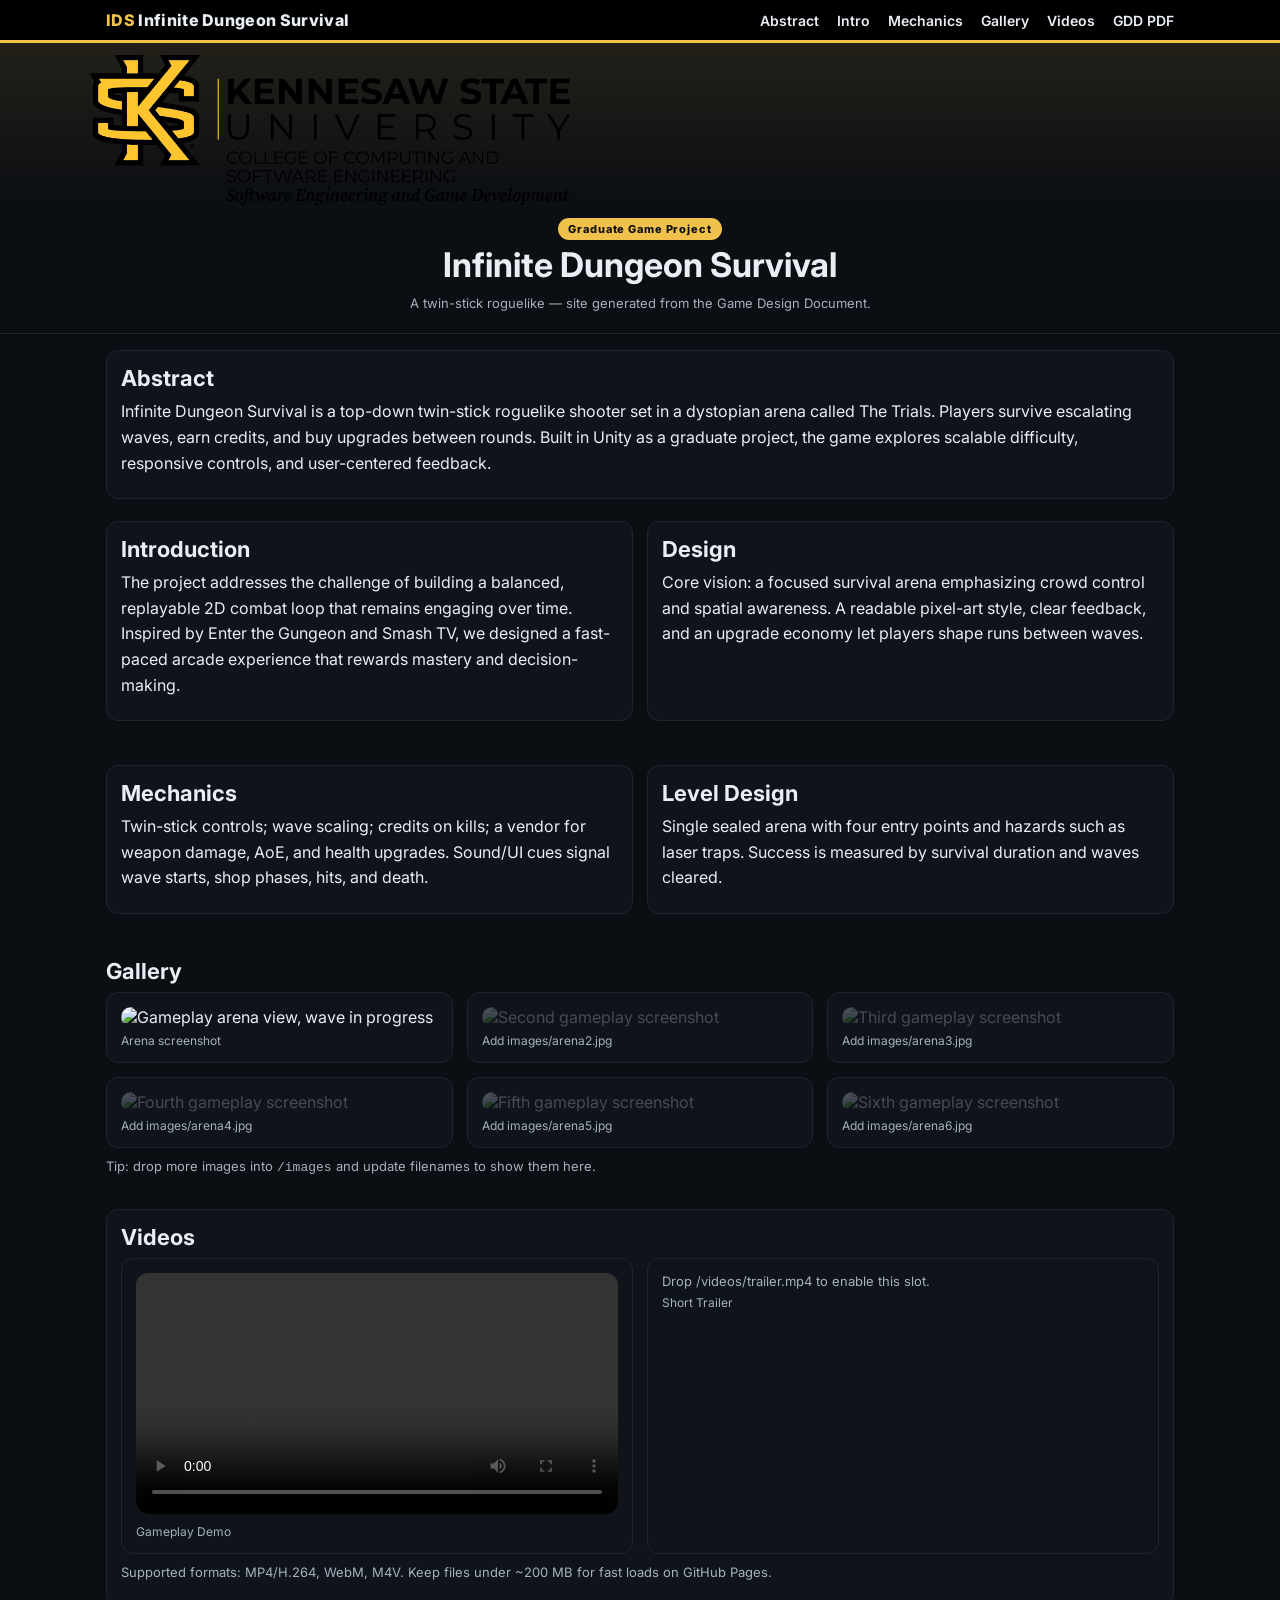
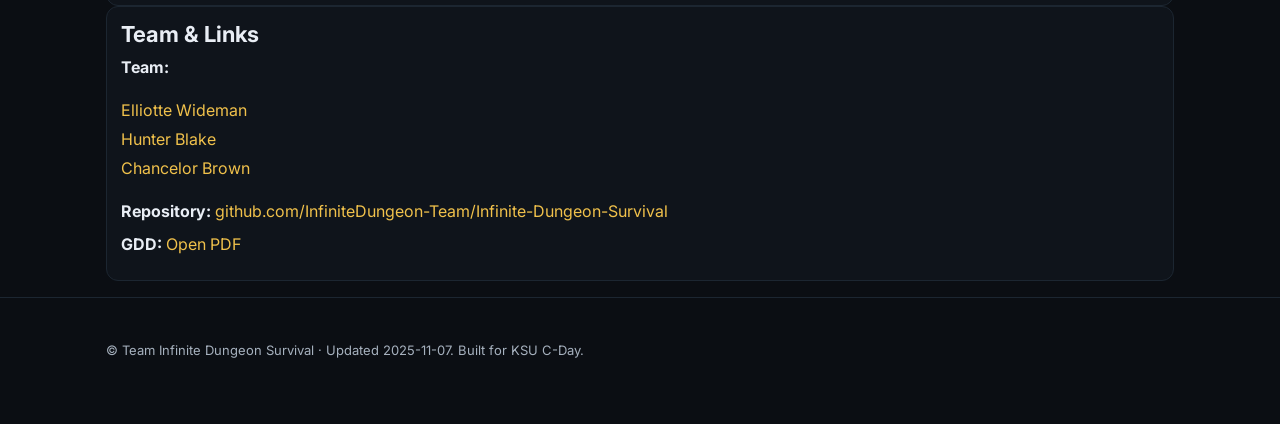
==== index.html @ 786757a2 "back to working website." ====
<!DOCTYPE html>
<html lang="en">
<head>
<meta charset="utf-8">
<meta name="viewport" content="width=device-width, initial-scale=1">

<title>Infinite Dungeon Survival — Twin-Stick Roguelike | KSU C-Day Graduate Game Project</title>
<meta name="description" content="Infinite Dungeon Survival is a fast, twin-stick roguelike built in Unity. Survive escalating waves, earn credits, and upgrade between rounds. View the GDD, screenshots, video, and team links.">

<!-- Canonical + hreflang (UPDATE THIS BASE URL after you publish) -->
<link rel="canonical" href="https://UPDATE_ME_BASE_URL/">
<link rel="alternate" hreflang="en" href="https://UPDATE_ME_BASE_URL/">

<!-- Open Graph -->
<meta property="og:type" content="website">
<meta property="og:title" content="Infinite Dungeon Survival — Twin-Stick Roguelike">
<meta property="og:description" content="Survive escalating waves, earn credits, and upgrade between rounds. Play demo soon, read the GDD, and meet the team.">
<meta property="og:url" content="https://UPDATE_ME_BASE_URL/">
<meta property="og:image" content="https://UPDATE_ME_BASE_URL/images/ksu-ccse-hero.png">

<!-- Twitter Cards -->
<meta name="twitter:card" content="summary_large_image">
<meta name="twitter:title" content="Infinite Dungeon Survival — Twin-Stick Roguelike">
<meta name="twitter:description" content="Unity-built graduate game project for KSU C-Day. Waves, upgrades, tight controls.">
<meta name="twitter:image" content="https://UPDATE_ME_BASE_URL/images/ksu-ccse-hero.png">

<!-- Theme color (mobile address bar) -->
<meta name="theme-color" content="#0b0e13">

<!-- Performance hints -->
<link rel="preconnect" href="https://fonts.googleapis.com">
<link rel="preconnect" href="https://fonts.gstatic.com" crossorigin>
<link href="https://fonts.googleapis.com/css2?family=Inter:wght@400;600;800&display=swap" rel="stylesheet">

<style>
  /* === KSU Black & Gold Theme + Accessible Contrast === */
  :root {
    --bg:#0b0e13;
    --panel:#0f141b;
    --ink:#e9eef5;
    --muted:#a6b1be;
    --gold:#f0c14b;
    --line:#1c2631;
    --link:#f0c14b;
  }
  * { box-sizing:border-box }
  html,body { margin:0; padding:0; }
  body { font-family: Inter, system-ui, -apple-system, Segoe UI, Roboto, Helvetica, Arial, sans-serif; background:var(--bg); color:var(--ink); font-size:16px; }
  a { color:var(--link); text-decoration:none }
  a:focus-visible, .menu a:focus-visible { outline:2px dashed var(--gold); outline-offset:3px; }

  /* Top nav */
  .topbar { position:sticky; top:0; z-index:50; background:#000; border-bottom:3px solid var(--gold); }
  .nav { max-width:1100px; margin:0 auto; display:flex; align-items:center; justify-content:space-between; padding:10px 16px; }
  .logo { font-weight:800; letter-spacing:.02em; font-size:16px; }
  .logo span { color:var(--gold); }
  .menu a { margin-left:14px; font-weight:600; font-size:14px; color:var(--ink); padding-bottom:2px; border-bottom:2px solid transparent; transition:color .25s, border-bottom-color .25s; }
  .menu a:hover { color:var(--gold); border-bottom-color:var(--gold); }

  header { border-bottom:1px solid var(--line); background:linear-gradient(180deg, rgba(240,193,75,.10), transparent 55%); }
  .wrap { max-width:1100px; margin:0 auto; padding:16px }
  .hero { display:grid; grid-template-columns: 1fr; gap:12px; align-items:center; padding:12px 0; text-align:center }
  .hero img { max-width:480px; width:100%; }
  h1 { font-size:34px; margin:4px 0 0 }
  .tag { display:inline-block; background:var(--gold); color:#111; padding:4px 10px; border-radius:999px; font-weight:800; font-size:11px; letter-spacing:.08em }

  section { padding:22px 0 }
  h2 { font-size:22px; margin:0 0 8px }
  .grid2 { display:grid; grid-template-columns: 1fr 1fr; gap:14px }
  .grid3 { display:grid; grid-template-columns: repeat(3, 1fr); gap:14px }
  .card { background:var(--panel); border:1px solid var(--line); border-radius:12px; padding:14px }
  p { line-height:1.6; margin:8px 0 }
  .small { color:var(--muted); font-size:13px }
  figure { margin:0 }
  figcaption { color:var(--muted); font-size:12px; margin-top:6px }
  img.thumb { width:100%; border-radius:10px; display:block }
  video { width:100%; border-radius:12px; outline:none }
  footer { border-top:1px solid var(--line); color:var(--muted); padding:18px 0 40px; font-size:13px }

  @media (max-width: 900px) {
    .grid2 { grid-template-columns:1fr }
    .grid3 { grid-template-columns:1fr }
    .menu { display:none }
  }
</style>

<!-- JSON-LD Structured Data -->
<script type="application/ld+json">
{
  "@context":"https://schema.org",
  "@type":"WebSite",
  "name":"Infinite Dungeon Survival",
  "url":"https://UPDATE_ME_BASE_URL/",
  "potentialAction":{
    "@type":"SearchAction",
    "target":"https://UPDATE_ME_BASE_URL/?q={search_term_string}",
    "query-input":"required name=search_term_string"
  }
}
</script>
<script type="application/ld+json">
{
  "@context":"https://schema.org",
  "@type":"VideoGame",
  "name":"Infinite Dungeon Survival",
  "genre":["Action","Shooter","Roguelike"],
  "url":"https://UPDATE_ME_BASE_URL/",
  "image":"https://UPDATE_ME_BASE_URL/images/ksu-ccse-hero.png",
  "author":{"@type":"CollegeOrUniversity","name":"Kennesaw State University"},
  "gamePlatform":["PC","Web"],
  "publisher":{"@type":"Organization","name":"Team Infinite Dungeon Survival"},
  "description":"A fast, twin-stick roguelike built in Unity. Survive escalating waves, earn credits, and upgrade between rounds.",
  "creator":[
    {"@type":"Person","name":"Elliotte Wideman","sameAs":"https://www.linkedin.com/in/elliottewideman007/"},
    {"@type":"Person","name":"Hunter Blake","sameAs":"https://www.linkedin.com/in/hblake3/"},
    {"@type":"Person","name":"Chancelor Brown","sameAs":"https://www.linkedin.com/in/chancelor-brown-04a083241/"}
  ]
}
</script>
</head>
<body>
<div class="topbar" role="navigation" aria-label="Primary">
  <div class="nav">
    <div class="logo"><span>IDS</span> Infinite Dungeon Survival</div>
    <nav class="menu" aria-label="Section menu">
      <a href="#abstract">Abstract</a>
      <a href="#intro-design">Intro</a>
      <a href="#mechanics-level">Mechanics</a>
      <a href="#gallery">Gallery</a>
      <a href="#videos">Videos</a>
      <a href="Infinite_Dungeon_Survival.pdf" target="_blank" rel="noopener">GDD PDF</a>
    </nav>
  </div>
</div>

<header role="banner">
  <div class="wrap hero">
    <img src="images/ksu-ccse-hero.png" alt="Kennesaw State University — CCSE Software Engineering & Game Development">
    <div>
      <span class="tag">Graduate Game Project</span>
      <h1>Infinite Dungeon Survival</h1>
      <p class="small">A twin-stick roguelike — site generated from the Game Design Document.</p>
    </div>
  </div>
</header>

<main class="wrap" role="main">
  <section id="abstract" class="card">
    <h2>Abstract</h2>
    <p>Infinite Dungeon Survival is a top-down twin-stick roguelike shooter set in a dystopian arena called The Trials. Players survive escalating waves, earn credits, and buy upgrades between rounds. Built in Unity as a graduate project, the game explores scalable difficulty, responsive controls, and user-centered feedback.</p>
  </section>

  <section id="intro-design" aria-labelledby="intro" >
    <div class="grid2">
      <div class="card">
        <h2 id="intro">Introduction</h2>
        <p>The project addresses the challenge of building a balanced, replayable 2D combat loop that remains engaging over time. Inspired by Enter the Gungeon and Smash TV, we designed a fast-paced arcade experience that rewards mastery and decision-making.</p>
      </div>
      <div class="card">
        <h2>Design</h2>
        <p>Core vision: a focused survival arena emphasizing crowd control and spatial awareness. A readable pixel-art style, clear feedback, and an upgrade economy let players shape runs between waves.</p>
      </div>
    </div>
  </section>

  <section id="mechanics-level" aria-labelledby="mechanics">
    <div class="grid2">
      <div class="card">
        <h2 id="mechanics">Mechanics</h2>
        <p>Twin-stick controls; wave scaling; credits on kills; a vendor for weapon damage, AoE, and health upgrades. Sound/UI cues signal wave starts, shop phases, hits, and death.</p>
      </div>
      <div class="card">
        <h2>Level Design</h2>
        <p>Single sealed arena with four entry points and hazards such as laser traps. Success is measured by survival duration and waves cleared.</p>
      </div>
    </div>
  </section>

  <section id="gallery" aria-labelledby="gallery-title">
    <h2 id="gallery-title">Gallery</h2>
    <div class="grid3">
      <figure class="card">
        <img class="thumb" src="images/arena1.jpg" alt="Gameplay arena view, wave in progress">
        <figcaption>Arena screenshot</figcaption>
      </figure>
      <figure class="card">
        <img class="thumb" src="images/arena2.jpg" alt="Second gameplay screenshot" onerror="this.style.opacity=.25; this.parentElement.querySelector('figcaption').innerHTML='Add images/arena2.jpg';">
        <figcaption>Placeholder</figcaption>
      </figure>
      <figure class="card">
        <img class="thumb" src="images/arena3.jpg" alt="Third gameplay screenshot" onerror="this.style.opacity=.25; this.parentElement.querySelector('figcaption').innerHTML='Add images/arena3.jpg';">
        <figcaption>Placeholder</figcaption>
      </figure>
      <figure class="card">
        <img class="thumb" src="images/arena4.jpg" alt="Fourth gameplay screenshot" onerror="this.style.opacity=.25; this.parentElement.querySelector('figcaption').innerHTML='Add images/arena4.jpg';">
        <figcaption>Placeholder</figcaption>
      </figure>
      <figure class="card">
        <img class="thumb" src="images/arena5.jpg" alt="Fifth gameplay screenshot" onerror="this.style.opacity=.25; this.parentElement.querySelector('figcaption').innerHTML='Add images/arena5.jpg';">
        <figcaption>Placeholder</figcaption>
      </figure>
      <figure class="card">
        <img class="thumb" src="images/arena6.jpg" alt="Sixth gameplay screenshot" onerror="this.style.opacity=.25; this.parentElement.querySelector('figcaption').innerHTML='Add images/arena6.jpg';">
        <figcaption>Placeholder</figcaption>
      </figure>
    </div>
    <p class="small">Tip: drop more images into <code>/images</code> and update filenames to show them here.</p>
  </section>

  <section id="videos" class="card" aria-labelledby="videos-title">
    <h2 id="videos-title">Videos</h2>
    <div class="grid2">
      <figure class="card">
        <video controls preload="metadata" src="videos/ids-gameplay.m4v"></video>
        <figcaption>Gameplay Demo</figcaption>
      </figure>
      <figure class="card">
        <video controls preload="metadata" src="videos/trailer.mp4" onerror="this.outerHTML='<div class=small>Drop /videos/trailer.mp4 to enable this slot.</div>'"></video>
        <figcaption>Short Trailer</figcaption>
      </figure>
    </div>
    <p class="small">Supported formats: MP4/H.264, WebM, M4V. Keep files under ~200 MB for fast loads on GitHub Pages.</p>
  </section>

  <section id="links" class="card" aria-labelledby="team-links">
    <h2 id="team-links">Team & Links</h2>
    <p><strong>Team:</strong></p>
    <ul style="list-style:none; padding-left:0; line-height:1.8;">
      <li><a href="https://www.linkedin.com/in/elliottewideman007/" target="_blank" rel="noopener">Elliotte Wideman</a></li>
      <li><a href="https://www.linkedin.com/in/hblake3/" target="_blank" rel="noopener">Hunter Blake</a></li>
      <li><a href="https://www.linkedin.com/in/chancelor-brown-04a083241/" target="_blank" rel="noopener">Chancelor Brown</a></li>
    </ul>
    <p><strong>Repository:</strong> <a href="https://github.com/InfiniteDungeon-Team/Infinite-Dungeon-Survival" target="_blank" rel="noopener">github.com/InfiniteDungeon-Team/Infinite-Dungeon-Survival</a></p>
    <p><strong>GDD:</strong> <a href="Infinite_Dungeon_Survival.pdf" target="_blank" rel="noopener">Open PDF</a></p>
  </section>
</main>

<footer role="contentinfo">
  <div class="wrap">
    <p>© Team Infinite Dungeon Survival · Updated 2025-11-07. Built for KSU C-Day.</p>
  </div>
</footer>
</body>
</html>
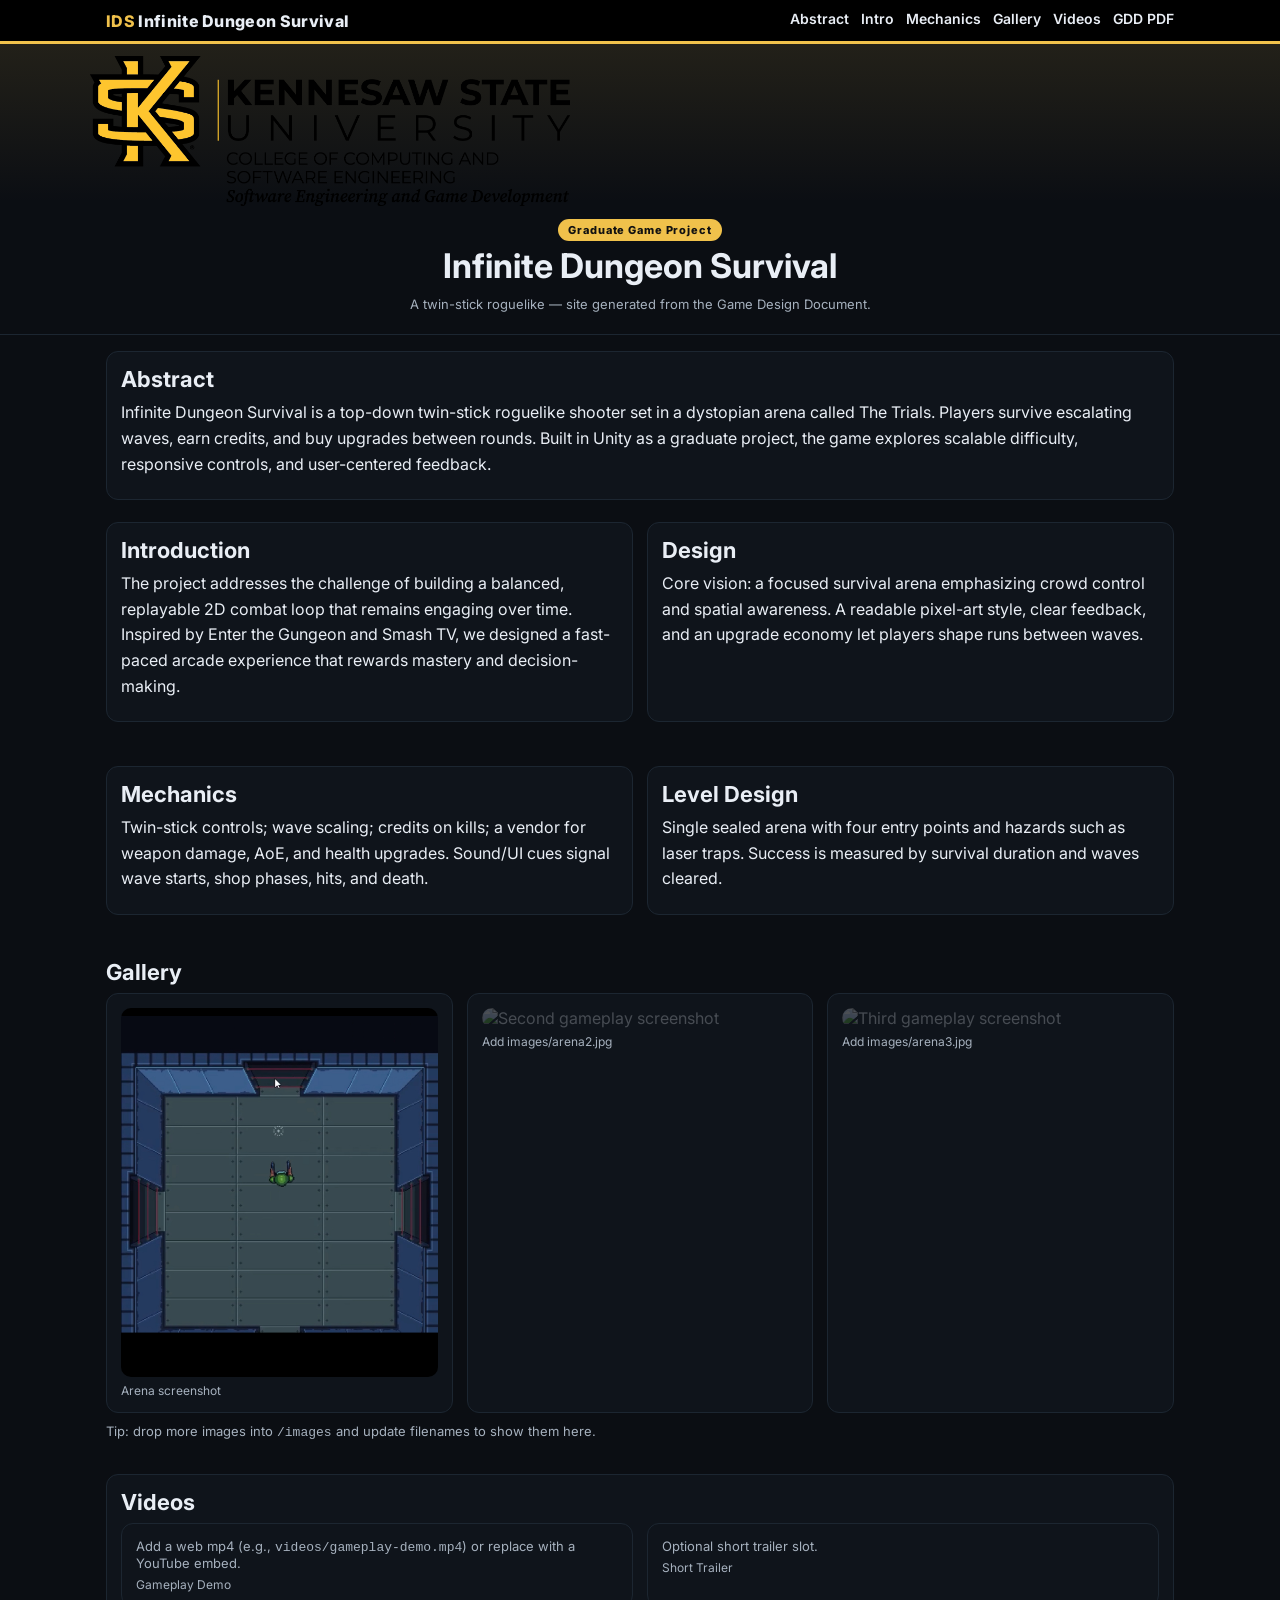
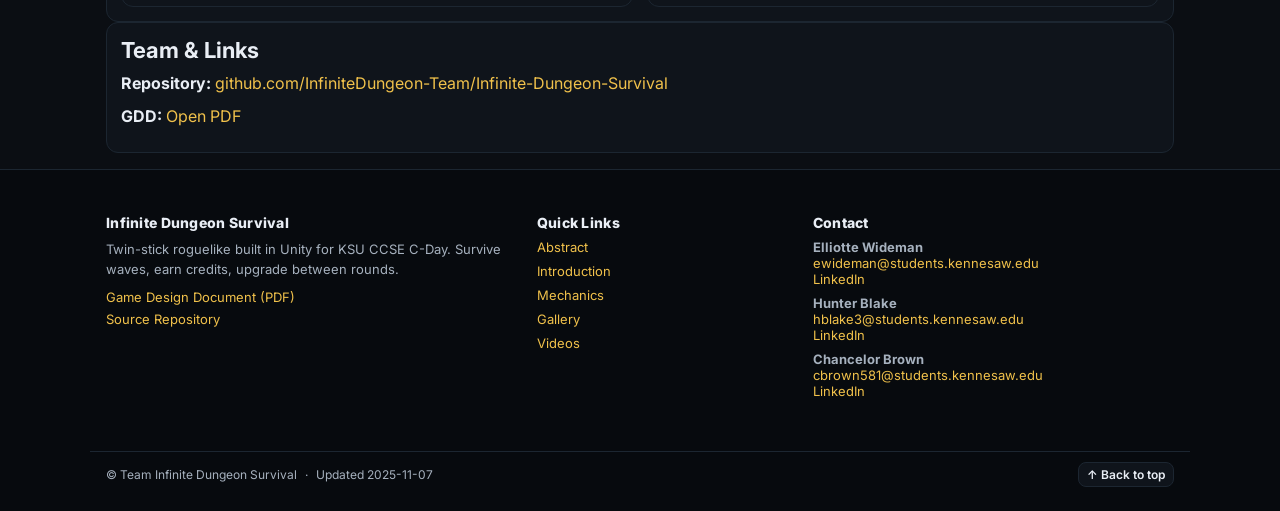
==== commit 4db2d9b3: "Footer: professional 3-column layout with compact typography and contacts" ====
--- a/index.html
+++ b/index.html
@@ -7,122 +7,106 @@
 <title>Infinite Dungeon Survival — Twin-Stick Roguelike | KSU C-Day Graduate Game Project</title>
 <meta name="description" content="Infinite Dungeon Survival is a fast, twin-stick roguelike built in Unity. Survive escalating waves, earn credits, and upgrade between rounds. View the GDD, screenshots, video, and team links.">
 
-<!-- Canonical + hreflang (UPDATE THIS BASE URL after you publish) -->
 <link rel="canonical" href="https://UPDATE_ME_BASE_URL/">
 <link rel="alternate" hreflang="en" href="https://UPDATE_ME_BASE_URL/">
 
-<!-- Open Graph -->
 <meta property="og:type" content="website">
 <meta property="og:title" content="Infinite Dungeon Survival — Twin-Stick Roguelike">
-<meta property="og:description" content="Survive escalating waves, earn credits, and upgrade between rounds. Play demo soon, read the GDD, and meet the team.">
+<meta property="og:description" content="Survive escalating waves, earn credits, and upgrade between rounds. Read the GDD and meet the team.">
 <meta property="og:url" content="https://UPDATE_ME_BASE_URL/">
 <meta property="og:image" content="https://UPDATE_ME_BASE_URL/images/ksu-ccse-hero.png">
 
-<!-- Twitter Cards -->
 <meta name="twitter:card" content="summary_large_image">
 <meta name="twitter:title" content="Infinite Dungeon Survival — Twin-Stick Roguelike">
 <meta name="twitter:description" content="Unity-built graduate game project for KSU C-Day. Waves, upgrades, tight controls.">
 <meta name="twitter:image" content="https://UPDATE_ME_BASE_URL/images/ksu-ccse-hero.png">
 
-<!-- Theme color (mobile address bar) -->
 <meta name="theme-color" content="#0b0e13">
 
-<!-- Performance hints -->
 <link rel="preconnect" href="https://fonts.googleapis.com">
 <link rel="preconnect" href="https://fonts.gstatic.com" crossorigin>
 <link href="https://fonts.googleapis.com/css2?family=Inter:wght@400;600;800&display=swap" rel="stylesheet">
 
 <style>
-  /* === KSU Black & Gold Theme + Accessible Contrast === */
-  :root {
-    --bg:#0b0e13;
-    --panel:#0f141b;
-    --ink:#e9eef5;
-    --muted:#a6b1be;
-    --gold:#f0c14b;
-    --line:#1c2631;
-    --link:#f0c14b;
-  }
-  * { box-sizing:border-box }
-  html,body { margin:0; padding:0; }
-  body { font-family: Inter, system-ui, -apple-system, Segoe UI, Roboto, Helvetica, Arial, sans-serif; background:var(--bg); color:var(--ink); font-size:16px; }
-  a { color:var(--link); text-decoration:none }
-  a:focus-visible, .menu a:focus-visible { outline:2px dashed var(--gold); outline-offset:3px; }
-
-  /* Top nav */
-  .topbar { position:sticky; top:0; z-index:50; background:#000; border-bottom:3px solid var(--gold); }
-  .nav { max-width:1100px; margin:0 auto; display:flex; align-items:center; justify-content:space-between; padding:10px 16px; }
-  .logo { font-weight:800; letter-spacing:.02em; font-size:16px; }
-  .logo span { color:var(--gold); }
-  .menu a { margin-left:14px; font-weight:600; font-size:14px; color:var(--ink); padding-bottom:2px; border-bottom:2px solid transparent; transition:color .25s, border-bottom-color .25s; }
-  .menu a:hover { color:var(--gold); border-bottom-color:var(--gold); }
-
-  header { border-bottom:1px solid var(--line); background:linear-gradient(180deg, rgba(240,193,75,.10), transparent 55%); }
-  .wrap { max-width:1100px; margin:0 auto; padding:16px }
-  .hero { display:grid; grid-template-columns: 1fr; gap:12px; align-items:center; padding:12px 0; text-align:center }
-  .hero img { max-width:480px; width:100%; }
-  h1 { font-size:34px; margin:4px 0 0 }
-  .tag { display:inline-block; background:var(--gold); color:#111; padding:4px 10px; border-radius:999px; font-weight:800; font-size:11px; letter-spacing:.08em }
-
-  section { padding:22px 0 }
-  h2 { font-size:22px; margin:0 0 8px }
-  .grid2 { display:grid; grid-template-columns: 1fr 1fr; gap:14px }
-  .grid3 { display:grid; grid-template-columns: repeat(3, 1fr); gap:14px }
-  .card { background:var(--panel); border:1px solid var(--line); border-radius:12px; padding:14px }
-  p { line-height:1.6; margin:8px 0 }
-  .small { color:var(--muted); font-size:13px }
-  figure { margin:0 }
-  figcaption { color:var(--muted); font-size:12px; margin-top:6px }
-  img.thumb { width:100%; border-radius:10px; display:block }
-  video { width:100%; border-radius:12px; outline:none }
-  footer { border-top:1px solid var(--line); color:var(--muted); padding:18px 0 40px; font-size:13px }
-
-  @media (max-width: 900px) {
-    .grid2 { grid-template-columns:1fr }
-    .grid3 { grid-template-columns:1fr }
-    .menu { display:none }
-  }
+  :root { --bg:#0b0e13; --panel:#0f141b; --ink:#e9eef5; --muted:#a6b1be; --gold:#f0c14b; --line:#1c2631; --link:#f0c14b; }
+  *{box-sizing:border-box} html,body{margin:0;padding:0}
+  body{font-family:Inter,system-ui,-apple-system,Segoe UI,Roboto,Helvetica,Arial,sans-serif;background:var(--bg);color:var(--ink);font-size:16px}
+  a{color:var(--link);text-decoration:none}
+  a:focus-visible,.menu a:focus-visible{outline:2px dashed var(--gold);outline-offset:3px}
+
+  /* Header / nav */
+  .topbar{position:sticky;top:0;z-index:50;background:#000;border-bottom:3px solid var(--gold)}
+  .nav{max-width:1100px;margin:0 auto;display:flex;align-items:center;justify-content:space-between;padding:10px 16px;position:relative}
+  .logo{font-weight:800;letter-spacing:.02em;font-size:16px}
+  .logo span{color:var(--gold)}
+  .menu{display:flex;align-items:center;gap:12px}
+  .menu a{font-weight:600;font-size:14px;color:var(--ink);padding-bottom:2px;border-bottom:2px solid transparent;transition:color .25s,border-bottom-color .25s}
+  .menu a:hover{color:var(--gold);border-bottom-color:var(--gold)}
+  .nav-toggle{display:none;align-items:center;justify-content:center;width:40px;height:40px;border:1px solid var(--line);border-radius:10px;background:var(--panel);cursor:pointer}
+  .nav-toggle span{display:block;width:20px;height:2px;background:var(--gold);margin:3px 0;transition:transform .25s ease,opacity .2s ease}
+
+  header{border-bottom:1px solid var(--line);background:linear-gradient(180deg,rgba(240,193,75,.10),transparent 55%)}
+  .wrap{max-width:1100px;margin:0 auto;padding:16px}
+  .hero{display:grid;grid-template-columns:1fr;gap:12px;align-items:center;padding:12px 0;text-align:center}
+  .hero img{max-width:480px;width:100%}
+  h1{font-size:34px;margin:4px 0 0}
+  .tag{display:inline-block;background:var(--gold);color:#111;padding:4px 10px;border-radius:999px;font-weight:800;font-size:11px;letter-spacing:.08em}
+
+  section{padding:22px 0} h2{font-size:22px;margin:0 0 8px}
+  .grid2{display:grid;grid-template-columns:1fr 1fr;gap:14px}
+  .grid3{display:grid;grid-template-columns:repeat(3,1fr);gap:14px}
+  .card{background:var(--panel);border:1px solid var(--line);border-radius:12px;padding:14px}
+  p{line-height:1.6;margin:8px 0}
+  .small{color:var(--muted);font-size:13px}
+  figure{margin:0} figcaption{color:var(--muted);font-size:12px;margin-top:6px}
+  img.thumb{width:100%;border-radius:10px;display:block}
+  video{width:100%;border-radius:12px;outline:none}
+
+  /* --- Professional compact footer --- */
+.site-footer { border-top:1px solid var(--line); background: #070a0e; }
+.footer-grid {
+  display:grid; grid-template-columns: 1.6fr 1fr 1.4fr; gap:18px; padding:22px 16px;
+}
+.footer-title { color:var(--ink); font-weight:800; font-size:14px; margin:0 0 8px; letter-spacing:.02em; }
+.footer-text { color:var(--muted); font-size:13px; line-height:1.55; margin:0 0 10px; }
+.footer-list { list-style:none; padding:0; margin:0; }
+.footer-list li { margin:8px 0; font-size:13px; color:var(--muted); }
+.footer-list.tight li { margin:6px 0; }
+.footer-list a { color:var(--link); }
+.footer-list a:hover { text-decoration:underline; }
+
+.footer-meta {
+  display:flex; align-items:center; gap:8px; color:var(--muted);
+  font-size:12px; padding:10px 16px 26px;
+  border-top:1px solid var(--line);
+}
+.footer-meta .spacer { flex:1; }
+.back-to-top { color:var(--ink); font-weight:600; font-size:12px; padding:4px 8px; border-radius:8px; border:1px solid var(--line); background:var(--panel); }
+.back-to-top:hover { border-color:var(--gold); color:var(--gold); }
+
+/* Mobile stack */
+@media (max-width: 900px){
+  .footer-grid { grid-template-columns:1fr; gap:12px; }
+  .footer-list li { margin:6px 0; }
+}
+
 </style>
 
-<!-- JSON-LD Structured Data -->
+<!-- JSON-LD -->
 <script type="application/ld+json">
-{
-  "@context":"https://schema.org",
-  "@type":"WebSite",
-  "name":"Infinite Dungeon Survival",
-  "url":"https://UPDATE_ME_BASE_URL/",
-  "potentialAction":{
-    "@type":"SearchAction",
-    "target":"https://UPDATE_ME_BASE_URL/?q={search_term_string}",
-    "query-input":"required name=search_term_string"
-  }
-}
+{"@context":"https://schema.org","@type":"WebSite","name":"Infinite Dungeon Survival","url":"https://UPDATE_ME_BASE_URL/","potentialAction":{"@type":"SearchAction","target":"https://UPDATE_ME_BASE_URL/?q={search_term_string}","query-input":"required name=search_term_string"}}
 </script>
 <script type="application/ld+json">
-{
-  "@context":"https://schema.org",
-  "@type":"VideoGame",
-  "name":"Infinite Dungeon Survival",
-  "genre":["Action","Shooter","Roguelike"],
-  "url":"https://UPDATE_ME_BASE_URL/",
-  "image":"https://UPDATE_ME_BASE_URL/images/ksu-ccse-hero.png",
-  "author":{"@type":"CollegeOrUniversity","name":"Kennesaw State University"},
-  "gamePlatform":["PC","Web"],
-  "publisher":{"@type":"Organization","name":"Team Infinite Dungeon Survival"},
-  "description":"A fast, twin-stick roguelike built in Unity. Survive escalating waves, earn credits, and upgrade between rounds.",
-  "creator":[
-    {"@type":"Person","name":"Elliotte Wideman","sameAs":"https://www.linkedin.com/in/elliottewideman007/"},
-    {"@type":"Person","name":"Hunter Blake","sameAs":"https://www.linkedin.com/in/hblake3/"},
-    {"@type":"Person","name":"Chancelor Brown","sameAs":"https://www.linkedin.com/in/chancelor-brown-04a083241/"}
-  ]
-}
+{"@context":"https://schema.org","@type":"VideoGame","name":"Infinite Dungeon Survival","genre":["Action","Shooter","Roguelike"],"url":"https://UPDATE_ME_BASE_URL/","image":"https://UPDATE_ME_BASE_URL/images/ksu-ccse-hero.png","author":{"@type":"CollegeOrUniversity","name":"Kennesaw State University"},"gamePlatform":["PC","Web"],"publisher":{"@type":"Organization","name":"Team Infinite Dungeon Survival"},"description":"A fast, twin-stick roguelike built in Unity. Survive escalating waves, earn credits, and upgrade between rounds.","creator":[{"@type":"Person","name":"Elliotte Wideman","sameAs":"https://www.linkedin.com/in/elliottewideman007/"},{"@type":"Person","name":"Hunter Blake","sameAs":"https://www.linkedin.com/in/hblake3/"},{"@type":"Person","name":"Chancelor Brown","sameAs":"https://www.linkedin.com/in/chancelor-brown-04a083241/"}]}
 </script>
 </head>
 <body>
+<!-- Header -->
 <div class="topbar" role="navigation" aria-label="Primary">
   <div class="nav">
     <div class="logo"><span>IDS</span> Infinite Dungeon Survival</div>
-    <nav class="menu" aria-label="Section menu">
+    <button class="nav-toggle" aria-controls="primary-menu" aria-expanded="false" aria-label="Toggle menu"><span></span><span></span><span></span></button>
+    <nav id="primary-menu" class="menu" aria-label="Section menu">
       <a href="#abstract">Abstract</a>
       <a href="#intro-design">Intro</a>
       <a href="#mechanics-level">Mechanics</a>
@@ -150,7 +134,7 @@
     <p>Infinite Dungeon Survival is a top-down twin-stick roguelike shooter set in a dystopian arena called The Trials. Players survive escalating waves, earn credits, and buy upgrades between rounds. Built in Unity as a graduate project, the game explores scalable difficulty, responsive controls, and user-centered feedback.</p>
   </section>
 
-  <section id="intro-design" aria-labelledby="intro" >
+  <section id="intro-design" aria-labelledby="intro">
     <div class="grid2">
       <div class="card">
         <h2 id="intro">Introduction</h2>
@@ -180,7 +164,7 @@
     <h2 id="gallery-title">Gallery</h2>
     <div class="grid3">
       <figure class="card">
-        <img class="thumb" src="images/arena1.jpg" alt="Gameplay arena view, wave in progress">
+        <img class="thumb" src="images/arenaId.jpg" alt="Gameplay arena view, wave in progress">
         <figcaption>Arena screenshot</figcaption>
       </figure>
       <figure class="card">
@@ -189,18 +173,6 @@
       </figure>
       <figure class="card">
         <img class="thumb" src="images/arena3.jpg" alt="Third gameplay screenshot" onerror="this.style.opacity=.25; this.parentElement.querySelector('figcaption').innerHTML='Add images/arena3.jpg';">
-        <figcaption>Placeholder</figcaption>
-      </figure>
-      <figure class="card">
-        <img class="thumb" src="images/arena4.jpg" alt="Fourth gameplay screenshot" onerror="this.style.opacity=.25; this.parentElement.querySelector('figcaption').innerHTML='Add images/arena4.jpg';">
-        <figcaption>Placeholder</figcaption>
-      </figure>
-      <figure class="card">
-        <img class="thumb" src="images/arena5.jpg" alt="Fifth gameplay screenshot" onerror="this.style.opacity=.25; this.parentElement.querySelector('figcaption').innerHTML='Add images/arena5.jpg';">
-        <figcaption>Placeholder</figcaption>
-      </figure>
-      <figure class="card">
-        <img class="thumb" src="images/arena6.jpg" alt="Sixth gameplay screenshot" onerror="this.style.opacity=.25; this.parentElement.querySelector('figcaption').innerHTML='Add images/arena6.jpg';">
         <figcaption>Placeholder</figcaption>
       </figure>
     </div>
@@ -210,35 +182,107 @@
   <section id="videos" class="card" aria-labelledby="videos-title">
     <h2 id="videos-title">Videos</h2>
     <div class="grid2">
-      <figure class="card">
-        <video controls preload="metadata" src="videos/ids-gameplay.m4v"></video>
+      <!-- NOTE: GitHub Pages will NOT serve LFS .m4v. Prefer a regular MP4 under ~100MB or a YouTube embed. -->
+      <figure class="card">
+        <div class="small">Add a web mp4 (e.g., <code>videos/gameplay-demo.mp4</code>) or replace with a YouTube embed.</div>
         <figcaption>Gameplay Demo</figcaption>
       </figure>
       <figure class="card">
-        <video controls preload="metadata" src="videos/trailer.mp4" onerror="this.outerHTML='<div class=small>Drop /videos/trailer.mp4 to enable this slot.</div>'"></video>
+        <div class="small">Optional short trailer slot.</div>
         <figcaption>Short Trailer</figcaption>
       </figure>
     </div>
-    <p class="small">Supported formats: MP4/H.264, WebM, M4V. Keep files under ~200 MB for fast loads on GitHub Pages.</p>
   </section>
 
   <section id="links" class="card" aria-labelledby="team-links">
     <h2 id="team-links">Team & Links</h2>
-    <p><strong>Team:</strong></p>
-    <ul style="list-style:none; padding-left:0; line-height:1.8;">
-      <li><a href="https://www.linkedin.com/in/elliottewideman007/" target="_blank" rel="noopener">Elliotte Wideman</a></li>
-      <li><a href="https://www.linkedin.com/in/hblake3/" target="_blank" rel="noopener">Hunter Blake</a></li>
-      <li><a href="https://www.linkedin.com/in/chancelor-brown-04a083241/" target="_blank" rel="noopener">Chancelor Brown</a></li>
-    </ul>
     <p><strong>Repository:</strong> <a href="https://github.com/InfiniteDungeon-Team/Infinite-Dungeon-Survival" target="_blank" rel="noopener">github.com/InfiniteDungeon-Team/Infinite-Dungeon-Survival</a></p>
     <p><strong>GDD:</strong> <a href="Infinite_Dungeon_Survival.pdf" target="_blank" rel="noopener">Open PDF</a></p>
   </section>
 </main>
 
-<footer role="contentinfo">
-  <div class="wrap">
-    <p>© Team Infinite Dungeon Survival · Updated 2025-11-07. Built for KSU C-Day.</p>
+<footer role="contentinfo" class="site-footer">
+  <div class="wrap footer-grid">
+    <section class="footer-col">
+      <h3 class="footer-title">Infinite Dungeon Survival</h3>
+      <p class="footer-text">
+        Twin-stick roguelike built in Unity for KSU CCSE C-Day. Survive waves, earn credits, upgrade between rounds.
+      </p>
+      <ul class="footer-list tight">
+        <li><a href="Infinite_Dungeon_Survival.pdf" target="_blank" rel="noopener">Game Design Document (PDF)</a></li>
+        <li><a href="https://github.com/InfiniteDungeon-Team/Infinite-Dungeon-Survival" target="_blank" rel="noopener">Source Repository</a></li>
+      </ul>
+    </section>
+
+    <section class="footer-col">
+      <h3 class="footer-title">Quick Links</h3>
+      <ul class="footer-list">
+        <li><a href="#abstract">Abstract</a></li>
+        <li><a href="#intro-design">Introduction</a></li>
+        <li><a href="#mechanics-level">Mechanics</a></li>
+        <li><a href="#gallery">Gallery</a></li>
+        <li><a href="#videos">Videos</a></li>
+      </ul>
+    </section>
+
+    <section class="footer-col">
+      <h3 class="footer-title">Contact</h3>
+      <ul class="footer-list">
+        <li>
+          <strong>Elliotte Wideman</strong><br>
+          <a href="mailto:ewideman@students.kennesaw.edu">ewideman@students.kennesaw.edu</a><br>
+          <a href="https://www.linkedin.com/in/elliottewideman007/" target="_blank" rel="noopener">LinkedIn</a>
+        </li>
+        <li>
+          <strong>Hunter Blake</strong><br>
+          <a href="mailto:hblake3@students.kennesaw.edu">hblake3@students.kennesaw.edu</a><br>
+          <a href="https://www.linkedin.com/in/hblake3/" target="_blank" rel="noopener">LinkedIn</a>
+        </li>
+        <li>
+          <strong>Chancelor Brown</strong><br>
+          <a href="mailto:cbrown581@students.kennesaw.edu">cbrown581@students.kennesaw.edu</a><br>
+          <a href="https://www.linkedin.com/in/chancelor-brown-04a083241/" target="_blank" rel="noopener">LinkedIn</a>
+        </li>
+      </ul>
+    </section>
+  </div>
+
+  <div class="wrap footer-meta">
+    <span>© Team Infinite Dungeon Survival</span>
+    <span>·</span>
+    <span>Updated 2025-11-07</span>
+    <span class="spacer"></span>
+    <a href="#top" class="back-to-top" aria-label="Back to top">↑ Back to top</a>
   </div>
 </footer>
+
+
+<!-- Mobile menu script -->
+<script>
+(function () {
+  const topbar = document.querySelector('.topbar');
+  const btn = document.querySelector('.nav-toggle');
+  const menu = document.getElementById('primary-menu');
+
+  btn.addEventListener('click', () => {
+    const open = topbar.classList.toggle('open');
+    btn.setAttribute('aria-expanded', open ? 'true' : 'false');
+  });
+
+  document.addEventListener('click', (e) => {
+    if (!topbar.contains(e.target)) {
+      topbar.classList.remove('open');
+      btn.setAttribute('aria-expanded', 'false');
+    }
+  });
+
+  document.addEventListener('keydown', (e) => {
+    if (e.key === 'Escape') {
+      topbar.classList.remove('open');
+      btn.setAttribute('aria-expanded', 'false');
+    }
+  });
+})();
+</script>
 </body>
 </html>
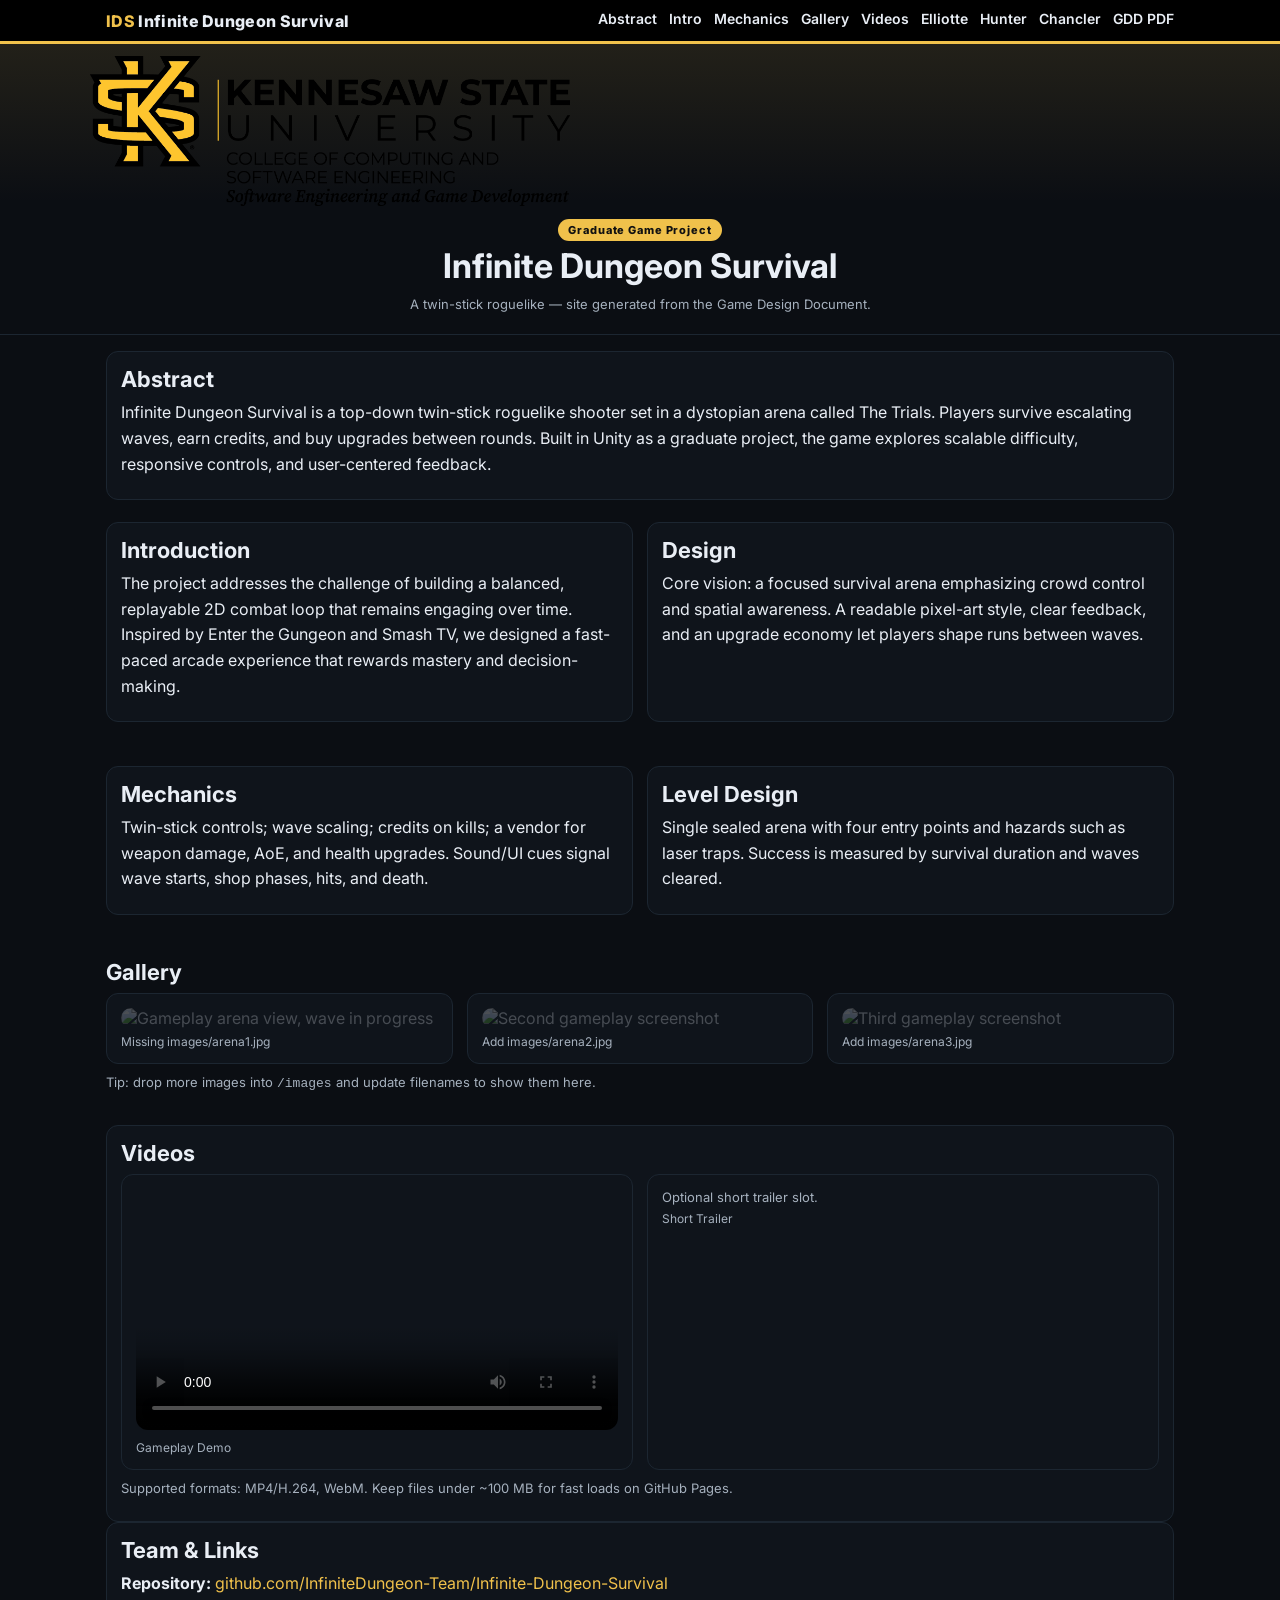
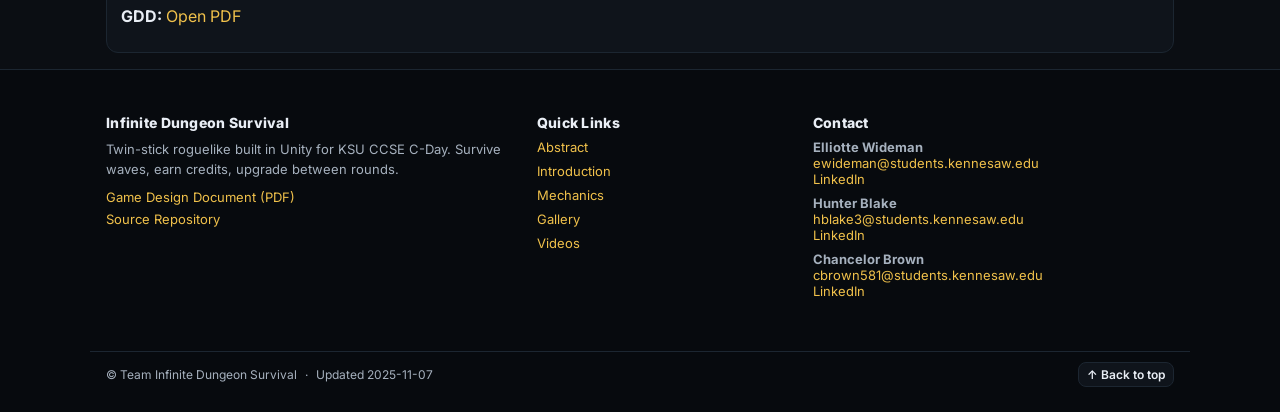
==== commit 01a27991: "page updates made." ====
--- a/index.html
+++ b/index.html
@@ -1,288 +1,203 @@
 <!DOCTYPE html>
 <html lang="en">
 <head>
-<meta charset="utf-8">
-<meta name="viewport" content="width=device-width, initial-scale=1">
-
-<title>Infinite Dungeon Survival — Twin-Stick Roguelike | KSU C-Day Graduate Game Project</title>
-<meta name="description" content="Infinite Dungeon Survival is a fast, twin-stick roguelike built in Unity. Survive escalating waves, earn credits, and upgrade between rounds. View the GDD, screenshots, video, and team links.">
-
-<link rel="canonical" href="https://UPDATE_ME_BASE_URL/">
-<link rel="alternate" hreflang="en" href="https://UPDATE_ME_BASE_URL/">
-
-<meta property="og:type" content="website">
-<meta property="og:title" content="Infinite Dungeon Survival — Twin-Stick Roguelike">
-<meta property="og:description" content="Survive escalating waves, earn credits, and upgrade between rounds. Read the GDD and meet the team.">
-<meta property="og:url" content="https://UPDATE_ME_BASE_URL/">
-<meta property="og:image" content="https://UPDATE_ME_BASE_URL/images/ksu-ccse-hero.png">
-
-<meta name="twitter:card" content="summary_large_image">
-<meta name="twitter:title" content="Infinite Dungeon Survival — Twin-Stick Roguelike">
-<meta name="twitter:description" content="Unity-built graduate game project for KSU C-Day. Waves, upgrades, tight controls.">
-<meta name="twitter:image" content="https://UPDATE_ME_BASE_URL/images/ksu-ccse-hero.png">
-
-<meta name="theme-color" content="#0b0e13">
-
-<link rel="preconnect" href="https://fonts.googleapis.com">
-<link rel="preconnect" href="https://fonts.gstatic.com" crossorigin>
-<link href="https://fonts.googleapis.com/css2?family=Inter:wght@400;600;800&display=swap" rel="stylesheet">
-
-<style>
-  :root { --bg:#0b0e13; --panel:#0f141b; --ink:#e9eef5; --muted:#a6b1be; --gold:#f0c14b; --line:#1c2631; --link:#f0c14b; }
-  *{box-sizing:border-box} html,body{margin:0;padding:0}
-  body{font-family:Inter,system-ui,-apple-system,Segoe UI,Roboto,Helvetica,Arial,sans-serif;background:var(--bg);color:var(--ink);font-size:16px}
-  a{color:var(--link);text-decoration:none}
-  a:focus-visible,.menu a:focus-visible{outline:2px dashed var(--gold);outline-offset:3px}
-
-  /* Header / nav */
-  .topbar{position:sticky;top:0;z-index:50;background:#000;border-bottom:3px solid var(--gold)}
-  .nav{max-width:1100px;margin:0 auto;display:flex;align-items:center;justify-content:space-between;padding:10px 16px;position:relative}
-  .logo{font-weight:800;letter-spacing:.02em;font-size:16px}
-  .logo span{color:var(--gold)}
-  .menu{display:flex;align-items:center;gap:12px}
-  .menu a{font-weight:600;font-size:14px;color:var(--ink);padding-bottom:2px;border-bottom:2px solid transparent;transition:color .25s,border-bottom-color .25s}
-  .menu a:hover{color:var(--gold);border-bottom-color:var(--gold)}
-  .nav-toggle{display:none;align-items:center;justify-content:center;width:40px;height:40px;border:1px solid var(--line);border-radius:10px;background:var(--panel);cursor:pointer}
-  .nav-toggle span{display:block;width:20px;height:2px;background:var(--gold);margin:3px 0;transition:transform .25s ease,opacity .2s ease}
-
-  header{border-bottom:1px solid var(--line);background:linear-gradient(180deg,rgba(240,193,75,.10),transparent 55%)}
-  .wrap{max-width:1100px;margin:0 auto;padding:16px}
-  .hero{display:grid;grid-template-columns:1fr;gap:12px;align-items:center;padding:12px 0;text-align:center}
-  .hero img{max-width:480px;width:100%}
-  h1{font-size:34px;margin:4px 0 0}
-  .tag{display:inline-block;background:var(--gold);color:#111;padding:4px 10px;border-radius:999px;font-weight:800;font-size:11px;letter-spacing:.08em}
-
-  section{padding:22px 0} h2{font-size:22px;margin:0 0 8px}
-  .grid2{display:grid;grid-template-columns:1fr 1fr;gap:14px}
-  .grid3{display:grid;grid-template-columns:repeat(3,1fr);gap:14px}
-  .card{background:var(--panel);border:1px solid var(--line);border-radius:12px;padding:14px}
-  p{line-height:1.6;margin:8px 0}
-  .small{color:var(--muted);font-size:13px}
-  figure{margin:0} figcaption{color:var(--muted);font-size:12px;margin-top:6px}
-  img.thumb{width:100%;border-radius:10px;display:block}
-  video{width:100%;border-radius:12px;outline:none}
-
-  /* --- Professional compact footer --- */
-.site-footer { border-top:1px solid var(--line); background: #070a0e; }
-.footer-grid {
-  display:grid; grid-template-columns: 1.6fr 1fr 1.4fr; gap:18px; padding:22px 16px;
-}
-.footer-title { color:var(--ink); font-weight:800; font-size:14px; margin:0 0 8px; letter-spacing:.02em; }
-.footer-text { color:var(--muted); font-size:13px; line-height:1.55; margin:0 0 10px; }
-.footer-list { list-style:none; padding:0; margin:0; }
-.footer-list li { margin:8px 0; font-size:13px; color:var(--muted); }
-.footer-list.tight li { margin:6px 0; }
-.footer-list a { color:var(--link); }
-.footer-list a:hover { text-decoration:underline; }
-
-.footer-meta {
-  display:flex; align-items:center; gap:8px; color:var(--muted);
-  font-size:12px; padding:10px 16px 26px;
-  border-top:1px solid var(--line);
-}
-.footer-meta .spacer { flex:1; }
-.back-to-top { color:var(--ink); font-weight:600; font-size:12px; padding:4px 8px; border-radius:8px; border:1px solid var(--line); background:var(--panel); }
-.back-to-top:hover { border-color:var(--gold); color:var(--gold); }
-
-/* Mobile stack */
-@media (max-width: 900px){
-  .footer-grid { grid-template-columns:1fr; gap:12px; }
-  .footer-list li { margin:6px 0; }
-}
-
-</style>
-
-<!-- JSON-LD -->
-<script type="application/ld+json">
-{"@context":"https://schema.org","@type":"WebSite","name":"Infinite Dungeon Survival","url":"https://UPDATE_ME_BASE_URL/","potentialAction":{"@type":"SearchAction","target":"https://UPDATE_ME_BASE_URL/?q={search_term_string}","query-input":"required name=search_term_string"}}
-</script>
-<script type="application/ld+json">
-{"@context":"https://schema.org","@type":"VideoGame","name":"Infinite Dungeon Survival","genre":["Action","Shooter","Roguelike"],"url":"https://UPDATE_ME_BASE_URL/","image":"https://UPDATE_ME_BASE_URL/images/ksu-ccse-hero.png","author":{"@type":"CollegeOrUniversity","name":"Kennesaw State University"},"gamePlatform":["PC","Web"],"publisher":{"@type":"Organization","name":"Team Infinite Dungeon Survival"},"description":"A fast, twin-stick roguelike built in Unity. Survive escalating waves, earn credits, and upgrade between rounds.","creator":[{"@type":"Person","name":"Elliotte Wideman","sameAs":"https://www.linkedin.com/in/elliottewideman007/"},{"@type":"Person","name":"Hunter Blake","sameAs":"https://www.linkedin.com/in/hblake3/"},{"@type":"Person","name":"Chancelor Brown","sameAs":"https://www.linkedin.com/in/chancelor-brown-04a083241/"}]}
-</script>
+  <meta charset="utf-8">
+
+  <!-- Google Search Console Verification
+       NOTE: content must be the exact token Google gives you, not a filename -->
+  <meta name="google-site-verification" content="YOUR_VERIFICATION_TOKEN">
+
+  <meta name="viewport" content="width=device-width, initial-scale=1">
+
+  <title>Infinite Dungeon Survival — Twin-Stick Roguelike | KSU C-Day Graduate Game Project</title>
+  <meta name="description" content="Infinite Dungeon Survival is a fast, twin-stick roguelike built in Unity. Survive escalating waves, earn credits, and upgrade between rounds. View the GDD, screenshots, video, and team links.">
+
+  <link rel="canonical" href="https://infinitedungeon-team.github.io/Infinite-Dungeon-Survival-Website/">
+  <link rel="alternate" hreflang="en" href="https://infinitedungeon-team.github.io/Infinite-Dungeon-Survival-Website/">
+
+  <meta property="og:type" content="website">
+  <meta property="og:title" content="Infinite Dungeon Survival — Twin-Stick Roguelike">
+  <meta property="og:description" content="Survive escalating waves, earn credits, and upgrade between rounds. Read the GDD and meet the team.">
+  <meta property="og:url" content="https://infinitedungeon-team.github.io/Infinite-Dungeon-Survival-Website/">
+  <meta property="og:image" content="https://infinitedungeon-team.github.io/Infinite-Dungeon-Survival-Website/images/ksu-ccse-hero.png">
+
+  <meta name="twitter:card" content="summary_large_image">
+  <meta name="twitter:title" content="Infinite Dungeon Survival — Twin-Stick Roguelike">
+  <meta name="twitter:description" content="Unity-built graduate game project for KSU C-Day. Waves, upgrades, tight controls.">
+  <meta name="twitter:image" content="https://infinitedungeon-team.github.io/Infinite-Dungeon-Survival-Website/images/ksu-ccse-hero.png">
+
+  <meta name="theme-color" content="#0b0e13">
+
+  <link rel="preconnect" href="https://fonts.googleapis.com">
+  <link rel="preconnect" href="https://fonts.gstatic.com" crossorigin>
+  <link href="https://fonts.googleapis.com/css2?family=Inter:wght@400;600;800&display=swap" rel="stylesheet">
+
+  <link rel="stylesheet" href="assets/css/styles.css">
+
+  <!-- JSON-LD -->
+  <script type="application/ld+json">
+  {"@context":"https://schema.org","@type":"WebSite","name":"Infinite Dungeon Survival","url":"https://infinitedungeon-team.github.io/Infinite-Dungeon-Survival-Website/","potentialAction":{"@type":"SearchAction","target":"https://infinitedungeon-team.github.io/Infinite-Dungeon-Survival-Website/?q={search_term_string}","query-input":"required name=search_term_string"}}
+  </script>
+  <script type="application/ld+json">
+  {"@context":"https://schema.org","@type":"VideoGame","name":"Infinite Dungeon Survival","genre":["Action","Shooter","Roguelike"],"url":"https://infinitedungeon-team.github.io/Infinite-Dungeon-Survival-Website/","image":"https://infinitedungeon-team.github.io/Infinite-Dungeon-Survival-Website/images/ksu-ccse-hero.png","author":{"@type":"CollegeOrUniversity","name":"Kennesaw State University"},"gamePlatform":["PC","Web"],"publisher":{"@type":"Organization","name":"Team Infinite Dungeon Survival"},"description":"A fast, twin-stick roguelike built in Unity. Survive escalating waves, earn credits, and upgrade between rounds.","creator":[{"@type":"Person","name":"Elliotte Wideman","sameAs":"https://www.linkedin.com/in/elliottewideman007/"},{"@type":"Person","name":"Hunter Blake","sameAs":"https://www.linkedin.com/in/hblake3/"},{"@type":"Person","name":"Chancelor Brown","sameAs":"https://www.linkedin.com/in/chancelor-brown-04a083241/"}]}
+  </script>
 </head>
-<body>
-<!-- Header -->
-<div class="topbar" role="navigation" aria-label="Primary">
-  <div class="nav">
-    <div class="logo"><span>IDS</span> Infinite Dungeon Survival</div>
-    <button class="nav-toggle" aria-controls="primary-menu" aria-expanded="false" aria-label="Toggle menu"><span></span><span></span><span></span></button>
-    <nav id="primary-menu" class="menu" aria-label="Section menu">
-      <a href="#abstract">Abstract</a>
-      <a href="#intro-design">Intro</a>
-      <a href="#mechanics-level">Mechanics</a>
-      <a href="#gallery">Gallery</a>
-      <a href="#videos">Videos</a>
-      <a href="Infinite_Dungeon_Survival.pdf" target="_blank" rel="noopener">GDD PDF</a>
-    </nav>
+<body id="top">
+  <!-- Header -->
+  <div class="topbar" role="navigation" aria-label="Primary">
+    <div class="nav">
+      <div class="logo"><span>IDS</span> Infinite Dungeon Survival</div>
+      <button class="nav-toggle" aria-controls="primary-menu" aria-expanded="false" aria-label="Toggle menu"><span></span><span></span><span></span></button>
+      <nav id="primary-menu" class="menu" aria-label="Section menu">
+        <a href="#abstract">Abstract</a>
+        <a href="#intro-design">Intro</a>
+        <a href="#mechanics-level">Mechanics</a>
+        <a href="#gallery">Gallery</a>
+        <a href="#videos">Videos</a>
+        <a href="team/elliotte.html">Elliotte</a>
+        <a href="team/hunter.html">Hunter</a>
+        <a href="team/chancler.html">Chancler</a>
+        <a href="Infinite_Dungeon_Survival.pdf" target="_blank" rel="noopener">GDD PDF</a>
+      </nav>
+    </div>
   </div>
-</div>
-
-<header role="banner">
-  <div class="wrap hero">
-    <img src="images/ksu-ccse-hero.png" alt="Kennesaw State University — CCSE Software Engineering & Game Development">
-    <div>
-      <span class="tag">Graduate Game Project</span>
-      <h1>Infinite Dungeon Survival</h1>
-      <p class="small">A twin-stick roguelike — site generated from the Game Design Document.</p>
-    </div>
-  </div>
-</header>
-
-<main class="wrap" role="main">
-  <section id="abstract" class="card">
-    <h2>Abstract</h2>
-    <p>Infinite Dungeon Survival is a top-down twin-stick roguelike shooter set in a dystopian arena called The Trials. Players survive escalating waves, earn credits, and buy upgrades between rounds. Built in Unity as a graduate project, the game explores scalable difficulty, responsive controls, and user-centered feedback.</p>
-  </section>
-
-  <section id="intro-design" aria-labelledby="intro">
-    <div class="grid2">
-      <div class="card">
-        <h2 id="intro">Introduction</h2>
-        <p>The project addresses the challenge of building a balanced, replayable 2D combat loop that remains engaging over time. Inspired by Enter the Gungeon and Smash TV, we designed a fast-paced arcade experience that rewards mastery and decision-making.</p>
-      </div>
-      <div class="card">
-        <h2>Design</h2>
-        <p>Core vision: a focused survival arena emphasizing crowd control and spatial awareness. A readable pixel-art style, clear feedback, and an upgrade economy let players shape runs between waves.</p>
-      </div>
-    </div>
-  </section>
-
-  <section id="mechanics-level" aria-labelledby="mechanics">
-    <div class="grid2">
-      <div class="card">
-        <h2 id="mechanics">Mechanics</h2>
-        <p>Twin-stick controls; wave scaling; credits on kills; a vendor for weapon damage, AoE, and health upgrades. Sound/UI cues signal wave starts, shop phases, hits, and death.</p>
-      </div>
-      <div class="card">
-        <h2>Level Design</h2>
-        <p>Single sealed arena with four entry points and hazards such as laser traps. Success is measured by survival duration and waves cleared.</p>
-      </div>
-    </div>
-  </section>
-
-  <section id="gallery" aria-labelledby="gallery-title">
-    <h2 id="gallery-title">Gallery</h2>
-    <div class="grid3">
-      <figure class="card">
-        <img class="thumb" src="images/arenaId.jpg" alt="Gameplay arena view, wave in progress">
-        <figcaption>Arena screenshot</figcaption>
-      </figure>
-      <figure class="card">
-        <img class="thumb" src="images/arena2.jpg" alt="Second gameplay screenshot" onerror="this.style.opacity=.25; this.parentElement.querySelector('figcaption').innerHTML='Add images/arena2.jpg';">
-        <figcaption>Placeholder</figcaption>
-      </figure>
-      <figure class="card">
-        <img class="thumb" src="images/arena3.jpg" alt="Third gameplay screenshot" onerror="this.style.opacity=.25; this.parentElement.querySelector('figcaption').innerHTML='Add images/arena3.jpg';">
-        <figcaption>Placeholder</figcaption>
-      </figure>
-    </div>
-    <p class="small">Tip: drop more images into <code>/images</code> and update filenames to show them here.</p>
-  </section>
-
-  <section id="videos" class="card" aria-labelledby="videos-title">
-    <h2 id="videos-title">Videos</h2>
-    <div class="grid2">
-      <!-- NOTE: GitHub Pages will NOT serve LFS .m4v. Prefer a regular MP4 under ~100MB or a YouTube embed. -->
-      <figure class="card">
-        <div class="small">Add a web mp4 (e.g., <code>videos/gameplay-demo.mp4</code>) or replace with a YouTube embed.</div>
-        <figcaption>Gameplay Demo</figcaption>
-      </figure>
-      <figure class="card">
-        <div class="small">Optional short trailer slot.</div>
-        <figcaption>Short Trailer</figcaption>
-      </figure>
-    </div>
-  </section>
-
-  <section id="links" class="card" aria-labelledby="team-links">
-    <h2 id="team-links">Team & Links</h2>
-    <p><strong>Repository:</strong> <a href="https://github.com/InfiniteDungeon-Team/Infinite-Dungeon-Survival" target="_blank" rel="noopener">github.com/InfiniteDungeon-Team/Infinite-Dungeon-Survival</a></p>
-    <p><strong>GDD:</strong> <a href="Infinite_Dungeon_Survival.pdf" target="_blank" rel="noopener">Open PDF</a></p>
-  </section>
-</main>
-
-<footer role="contentinfo" class="site-footer">
-  <div class="wrap footer-grid">
-    <section class="footer-col">
-      <h3 class="footer-title">Infinite Dungeon Survival</h3>
-      <p class="footer-text">
-        Twin-stick roguelike built in Unity for KSU CCSE C-Day. Survive waves, earn credits, upgrade between rounds.
-      </p>
-      <ul class="footer-list tight">
-        <li><a href="Infinite_Dungeon_Survival.pdf" target="_blank" rel="noopener">Game Design Document (PDF)</a></li>
-        <li><a href="https://github.com/InfiniteDungeon-Team/Infinite-Dungeon-Survival" target="_blank" rel="noopener">Source Repository</a></li>
-      </ul>
-    </section>
-
-    <section class="footer-col">
-      <h3 class="footer-title">Quick Links</h3>
-      <ul class="footer-list">
-        <li><a href="#abstract">Abstract</a></li>
-        <li><a href="#intro-design">Introduction</a></li>
-        <li><a href="#mechanics-level">Mechanics</a></li>
-        <li><a href="#gallery">Gallery</a></li>
-        <li><a href="#videos">Videos</a></li>
-      </ul>
-    </section>
-
-    <section class="footer-col">
-      <h3 class="footer-title">Contact</h3>
-      <ul class="footer-list">
-        <li>
-          <strong>Elliotte Wideman</strong><br>
-          <a href="mailto:ewideman@students.kennesaw.edu">ewideman@students.kennesaw.edu</a><br>
-          <a href="https://www.linkedin.com/in/elliottewideman007/" target="_blank" rel="noopener">LinkedIn</a>
-        </li>
-        <li>
-          <strong>Hunter Blake</strong><br>
-          <a href="mailto:hblake3@students.kennesaw.edu">hblake3@students.kennesaw.edu</a><br>
-          <a href="https://www.linkedin.com/in/hblake3/" target="_blank" rel="noopener">LinkedIn</a>
-        </li>
-        <li>
-          <strong>Chancelor Brown</strong><br>
-          <a href="mailto:cbrown581@students.kennesaw.edu">cbrown581@students.kennesaw.edu</a><br>
-          <a href="https://www.linkedin.com/in/chancelor-brown-04a083241/" target="_blank" rel="noopener">LinkedIn</a>
-        </li>
-      </ul>
-    </section>
-  </div>
-
-  <div class="wrap footer-meta">
-    <span>© Team Infinite Dungeon Survival</span>
-    <span>·</span>
-    <span>Updated 2025-11-07</span>
-    <span class="spacer"></span>
-    <a href="#top" class="back-to-top" aria-label="Back to top">↑ Back to top</a>
-  </div>
-</footer>
-
-
-<!-- Mobile menu script -->
-<script>
-(function () {
-  const topbar = document.querySelector('.topbar');
-  const btn = document.querySelector('.nav-toggle');
-  const menu = document.getElementById('primary-menu');
-
-  btn.addEventListener('click', () => {
-    const open = topbar.classList.toggle('open');
-    btn.setAttribute('aria-expanded', open ? 'true' : 'false');
-  });
-
-  document.addEventListener('click', (e) => {
-    if (!topbar.contains(e.target)) {
-      topbar.classList.remove('open');
-      btn.setAttribute('aria-expanded', 'false');
-    }
-  });
-
-  document.addEventListener('keydown', (e) => {
-    if (e.key === 'Escape') {
-      topbar.classList.remove('open');
-      btn.setAttribute('aria-expanded', 'false');
-    }
-  });
-})();
-</script>
+
+  <header role="banner">
+    <div class="wrap hero">
+      <img src="images/ksu-ccse-hero.png" alt="Kennesaw State University — CCSE Software Engineering & Game Development">
+      <div>
+        <span class="tag">Graduate Game Project</span>
+        <h1>Infinite Dungeon Survival</h1>
+        <p class="small">A twin-stick roguelike — site generated from the Game Design Document.</p>
+      </div>
+    </div>
+  </header>
+
+  <main class="wrap" role="main">
+    <section id="abstract" class="card">
+      <h2>Abstract</h2>
+      <p>Infinite Dungeon Survival is a top-down twin-stick roguelike shooter set in a dystopian arena called The Trials. Players survive escalating waves, earn credits, and buy upgrades between rounds. Built in Unity as a graduate project, the game explores scalable difficulty, responsive controls, and user-centered feedback.</p>
+    </section>
+
+    <section id="intro-design" aria-labelledby="intro">
+      <div class="grid2">
+        <div class="card">
+          <h2 id="intro">Introduction</h2>
+          <p>The project addresses the challenge of building a balanced, replayable 2D combat loop that remains engaging over time. Inspired by Enter the Gungeon and Smash TV, we designed a fast-paced arcade experience that rewards mastery and decision-making.</p>
+        </div>
+        <div class="card">
+          <h2>Design</h2>
+          <p>Core vision: a focused survival arena emphasizing crowd control and spatial awareness. A readable pixel-art style, clear feedback, and an upgrade economy let players shape runs between waves.</p>
+        </div>
+      </div>
+    </section>
+
+    <section id="mechanics-level" aria-labelledby="mechanics">
+      <div class="grid2">
+        <div class="card">
+          <h2 id="mechanics">Mechanics</h2>
+          <p>Twin-stick controls; wave scaling; credits on kills; a vendor for weapon damage, AoE, and health upgrades. Sound/UI cues signal wave starts, shop phases, hits, and death.</p>
+        </div>
+        <div class="card">
+          <h2>Level Design</h2>
+          <p>Single sealed arena with four entry points and hazards such as laser traps. Success is measured by survival duration and waves cleared.</p>
+        </div>
+      </div>
+    </section>
+
+    <section id="gallery" aria-labelledby="gallery-title">
+      <h2 id="gallery-title">Gallery</h2>
+      <div class="grid3">
+        <figure class="card">
+          <img class="thumb" src="images/arena1.jpg" alt="Gameplay arena view, wave in progress"
+               onerror="this.style.opacity=.25; this.parentElement.querySelector('figcaption').innerHTML='Missing images/arena1.jpg';">
+          <figcaption>Arena screenshot</figcaption>
+        </figure>
+        <figure class="card">
+          <img class="thumb" src="images/arena2.jpg" alt="Second gameplay screenshot"
+               onerror="this.style.opacity=.25; this.parentElement.querySelector('figcaption').innerHTML='Add images/arena2.jpg';">
+          <figcaption>Placeholder</figcaption>
+        </figure>
+        <figure class="card">
+          <img class="thumb" src="images/arena3.jpg" alt="Third gameplay screenshot"
+               onerror="this.style.opacity=.25; this.parentElement.querySelector('figcaption').innerHTML='Add images/arena3.jpg';">
+          <figcaption>Placeholder</figcaption>
+        </figure>
+      </div>
+      <p class="small">Tip: drop more images into <code>/images</code> and update filenames to show them here.</p>
+    </section>
+
+    <section id="videos" class="card" aria-labelledby="videos-title">
+      <h2 id="videos-title">Videos</h2>
+      <div class="grid2">
+        <figure class="card">
+          <video controls preload="metadata" poster="images/arena1.jpg">
+            <source src="videos/gameplay-demo.mp4" type="video/mp4">
+          </video>
+          <figcaption>Gameplay Demo</figcaption>
+        </figure>
+        <figure class="card">
+          <div class="small">Optional short trailer slot.</div>
+          <figcaption>Short Trailer</figcaption>
+        </figure>
+      </div>
+      <p class="small">Supported formats: MP4/H.264, WebM. Keep files under ~100 MB for fast loads on GitHub Pages.</p>
+    </section>
+
+    <section id="links" class="card" aria-labelledby="team-links">
+      <h2 id="team-links">Team & Links</h2>
+      <p><strong>Repository:</strong> <a href="https://github.com/InfiniteDungeon-Team/Infinite-Dungeon-Survival" target="_blank" rel="noopener">github.com/InfiniteDungeon-Team/Infinite-Dungeon-Survival</a></p>
+      <p><strong>GDD:</strong> <a href="Infinite_Dungeon_Survival.pdf" target="_blank" rel="noopener">Open PDF</a></p>
+    </section>
+  </main>
+
+  <footer role="contentinfo" class="site-footer">
+    <div class="wrap footer-grid">
+      <section class="footer-col">
+        <h3 class="footer-title">Infinite Dungeon Survival</h3>
+        <p class="footer-text">Twin-stick roguelike built in Unity for KSU CCSE C-Day. Survive waves, earn credits, upgrade between rounds.</p>
+        <ul class="footer-list tight">
+          <li><a href="Infinite_Dungeon_Survival.pdf" target="_blank" rel="noopener">Game Design Document (PDF)</a></li>
+          <li><a href="https://github.com/InfiniteDungeon-Team/Infinite-Dungeon-Survival" target="_blank" rel="noopener">Source Repository</a></li>
+        </ul>
+      </section>
+
+      <section class="footer-col">
+        <h3 class="footer-title">Quick Links</h3>
+        <ul class="footer-list">
+          <li><a href="#abstract">Abstract</a></li>
+          <li><a href="#intro-design">Introduction</a></li>
+          <li><a href="#mechanics-level">Mechanics</a></li>
+          <li><a href="#gallery">Gallery</a></li>
+          <li><a href="#videos">Videos</a></li>
+        </ul>
+      </section>
+
+      <section class="footer-col">
+        <h3 class="footer-title">Contact</h3>
+        <ul class="footer-list">
+          <li><strong>Elliotte Wideman</strong><br>
+            <a href="mailto:ewideman@students.kennesaw.edu">ewideman@students.kennesaw.edu</a><br>
+            <a href="https://www.linkedin.com/in/elliottewideman007/" target="_blank" rel="noopener">LinkedIn</a></li>
+          <li><strong>Hunter Blake</strong><br>
+            <a href="mailto:hblake3@students.kennesaw.edu">hblake3@students.kennesaw.edu</a><br>
+            <a href="https://www.linkedin.com/in/hblake3/" target="_blank" rel="noopener">LinkedIn</a></li>
+          <li><strong>Chancelor Brown</strong><br>
+            <a href="mailto:cbrown581@students.kennesaw.edu">cbrown581@students.kennesaw.edu</a><br>
+            <a href="https://www.linkedin.com/in/chancelor-brown-04a083241/" target="_blank" rel="noopener">LinkedIn</a></li>
+        </ul>
+      </section>
+    </div>
+
+    <div class="wrap footer-meta">
+      <span>© Team Infinite Dungeon Survival</span>
+      <span>·</span>
+      <span>Updated 2025-11-07</span>
+      <span class="spacer"></span>
+      <a href="#top" class="back-to-top" aria-label="Back to top">↑ Back to top</a>
+    </div>
+  </footer>
+
+  <script src="assets/js/main.js" defer></script>
 </body>
 </html>
--- a/assets/css/styles.css
+++ b/assets/css/styles.css
@@ -0,0 +1,284 @@
+:root {
+  --bg: #0b0e13;
+  --panel: #0f141b;
+  --ink: #e9eef5;
+  --muted: #a6b1be;
+  --gold: #f0c14b;
+  --line: #1c2631;
+  --link: #f0c14b;
+}
+* {
+  box-sizing: border-box;
+}
+html,
+body {
+  margin: 0;
+  padding: 0;
+}
+body {
+  font-family: Inter, system-ui, -apple-system, Segoe UI, Roboto, Helvetica,
+    Arial, sans-serif;
+  background: var(--bg);
+  color: var(--ink);
+  font-size: 16px;
+}
+a {
+  color: var(--link);
+  text-decoration: none;
+}
+a:focus-visible,
+.menu a:focus-visible {
+  outline: 2px dashed var(--gold);
+  outline-offset: 3px;
+}
+
+/* Header / nav */
+.topbar {
+  position: sticky;
+  top: 0;
+  z-index: 50;
+  background: #000;
+  border-bottom: 3px solid var(--gold);
+}
+.nav {
+  max-width: 1100px;
+  margin: 0 auto;
+  display: flex;
+  align-items: center;
+  justify-content: space-between;
+  padding: 10px 16px;
+  position: relative;
+}
+.logo {
+  font-weight: 800;
+  letter-spacing: 0.02em;
+  font-size: 16px;
+}
+.logo span {
+  color: var(--gold);
+}
+.menu {
+  display: flex;
+  align-items: center;
+  gap: 12px;
+}
+.menu a {
+  font-weight: 600;
+  font-size: 14px;
+  color: var(--ink);
+  padding-bottom: 2px;
+  border-bottom: 2px solid transparent;
+  transition: color 0.25s, border-bottom-color 0.25s;
+}
+.menu a:hover {
+  color: var(--gold);
+  border-bottom-color: var(--gold);
+}
+.nav-toggle {
+  display: none;
+  align-items: center;
+  justify-content: center;
+  width: 40px;
+  height: 40px;
+  border: 1px solid var(--line);
+  border-radius: 10px;
+  background: var(--panel);
+  cursor: pointer;
+}
+.nav-toggle span {
+  display: block;
+  width: 20px;
+  height: 2px;
+  background: var(--gold);
+  margin: 3px 0;
+  transition: transform 0.25s ease, opacity 0.2s ease;
+}
+
+header {
+  border-bottom: 1px solid var(--line);
+  background: linear-gradient(180deg, rgba(240, 193, 75, 0.1), transparent 55%);
+}
+.wrap {
+  max-width: 1100px;
+  margin: 0 auto;
+  padding: 16px;
+}
+.hero {
+  display: grid;
+  grid-template-columns: 1fr;
+  gap: 12px;
+  align-items: center;
+  padding: 12px 0;
+  text-align: center;
+}
+.hero img {
+  max-width: 480px;
+  width: 100%;
+}
+h1 {
+  font-size: 34px;
+  margin: 4px 0 0;
+}
+.tag {
+  display: inline-block;
+  background: var(--gold);
+  color: #111;
+  padding: 4px 10px;
+  border-radius: 999px;
+  font-weight: 800;
+  font-size: 11px;
+  letter-spacing: 0.08em;
+}
+
+section {
+  padding: 22px 0;
+}
+h2 {
+  font-size: 22px;
+  margin: 0 0 8px;
+}
+.grid2 {
+  display: grid;
+  grid-template-columns: 1fr 1fr;
+  gap: 14px;
+}
+.grid3 {
+  display: grid;
+  grid-template-columns: repeat(3, 1fr);
+  gap: 14px;
+}
+.card {
+  background: var(--panel);
+  border: 1px solid var(--line);
+  border-radius: 12px;
+  padding: 14px;
+}
+p {
+  line-height: 1.6;
+  margin: 8px 0;
+}
+.small {
+  color: var(--muted);
+  font-size: 13px;
+}
+figure {
+  margin: 0;
+}
+figcaption {
+  color: var(--muted);
+  font-size: 12px;
+  margin-top: 6px;
+}
+img.thumb {
+  width: 100%;
+  border-radius: 10px;
+  display: block;
+}
+video {
+  width: 100%;
+  border-radius: 12px;
+  outline: none;
+}
+
+/* Footer */
+.site-footer {
+  border-top: 1px solid var(--line);
+  background: #070a0e;
+}
+.footer-grid {
+  display: grid;
+  grid-template-columns: 1.6fr 1fr 1.4fr;
+  gap: 18px;
+  padding: 22px 16px;
+}
+.footer-title {
+  color: var(--ink);
+  font-weight: 800;
+  font-size: 14px;
+  margin: 0 0 8px;
+  letter-spacing: 0.02em;
+}
+.footer-text {
+  color: var(--muted);
+  font-size: 13px;
+  line-height: 1.55;
+  margin: 0 0 10px;
+}
+.footer-list {
+  list-style: none;
+  padding: 0;
+  margin: 0;
+}
+.footer-list li {
+  margin: 8px 0;
+  font-size: 13px;
+  color: var(--muted);
+}
+.footer-list.tight li {
+  margin: 6px 0;
+}
+.footer-list a {
+  color: var(--link);
+}
+.footer-list a:hover {
+  text-decoration: underline;
+}
+.footer-meta {
+  display: flex;
+  align-items: center;
+  gap: 8px;
+  color: var(--muted);
+  font-size: 12px;
+  padding: 10px 16px 26px;
+  border-top: 1px solid var(--line);
+}
+.footer-meta .spacer {
+  flex: 1;
+}
+.back-to-top {
+  color: var(--ink);
+  font-weight: 600;
+  font-size: 12px;
+  padding: 4px 8px;
+  border-radius: 8px;
+  border: 1px solid var(--line);
+  background: var(--panel);
+}
+.back-to-top:hover {
+  border-color: var(--gold);
+  color: var(--gold);
+}
+
+/* Mobile */
+@media (max-width: 900px) {
+  .grid2 {
+    grid-template-columns: 1fr;
+  }
+  .grid3 {
+    grid-template-columns: 1fr 1fr;
+  }
+  .footer-grid {
+    grid-template-columns: 1fr;
+    gap: 12px;
+  }
+  .footer-list li {
+    margin: 6px 0;
+  }
+  .nav-toggle {
+    display: flex;
+  }
+  .menu {
+    position: absolute;
+    right: 16px;
+    top: 56px;
+    background: var(--panel);
+    border: 1px solid var(--line);
+    border-radius: 12px;
+    padding: 10px;
+    display: none;
+    flex-direction: column;
+  }
+  .topbar.open .menu {
+    display: flex;
+  }
+}
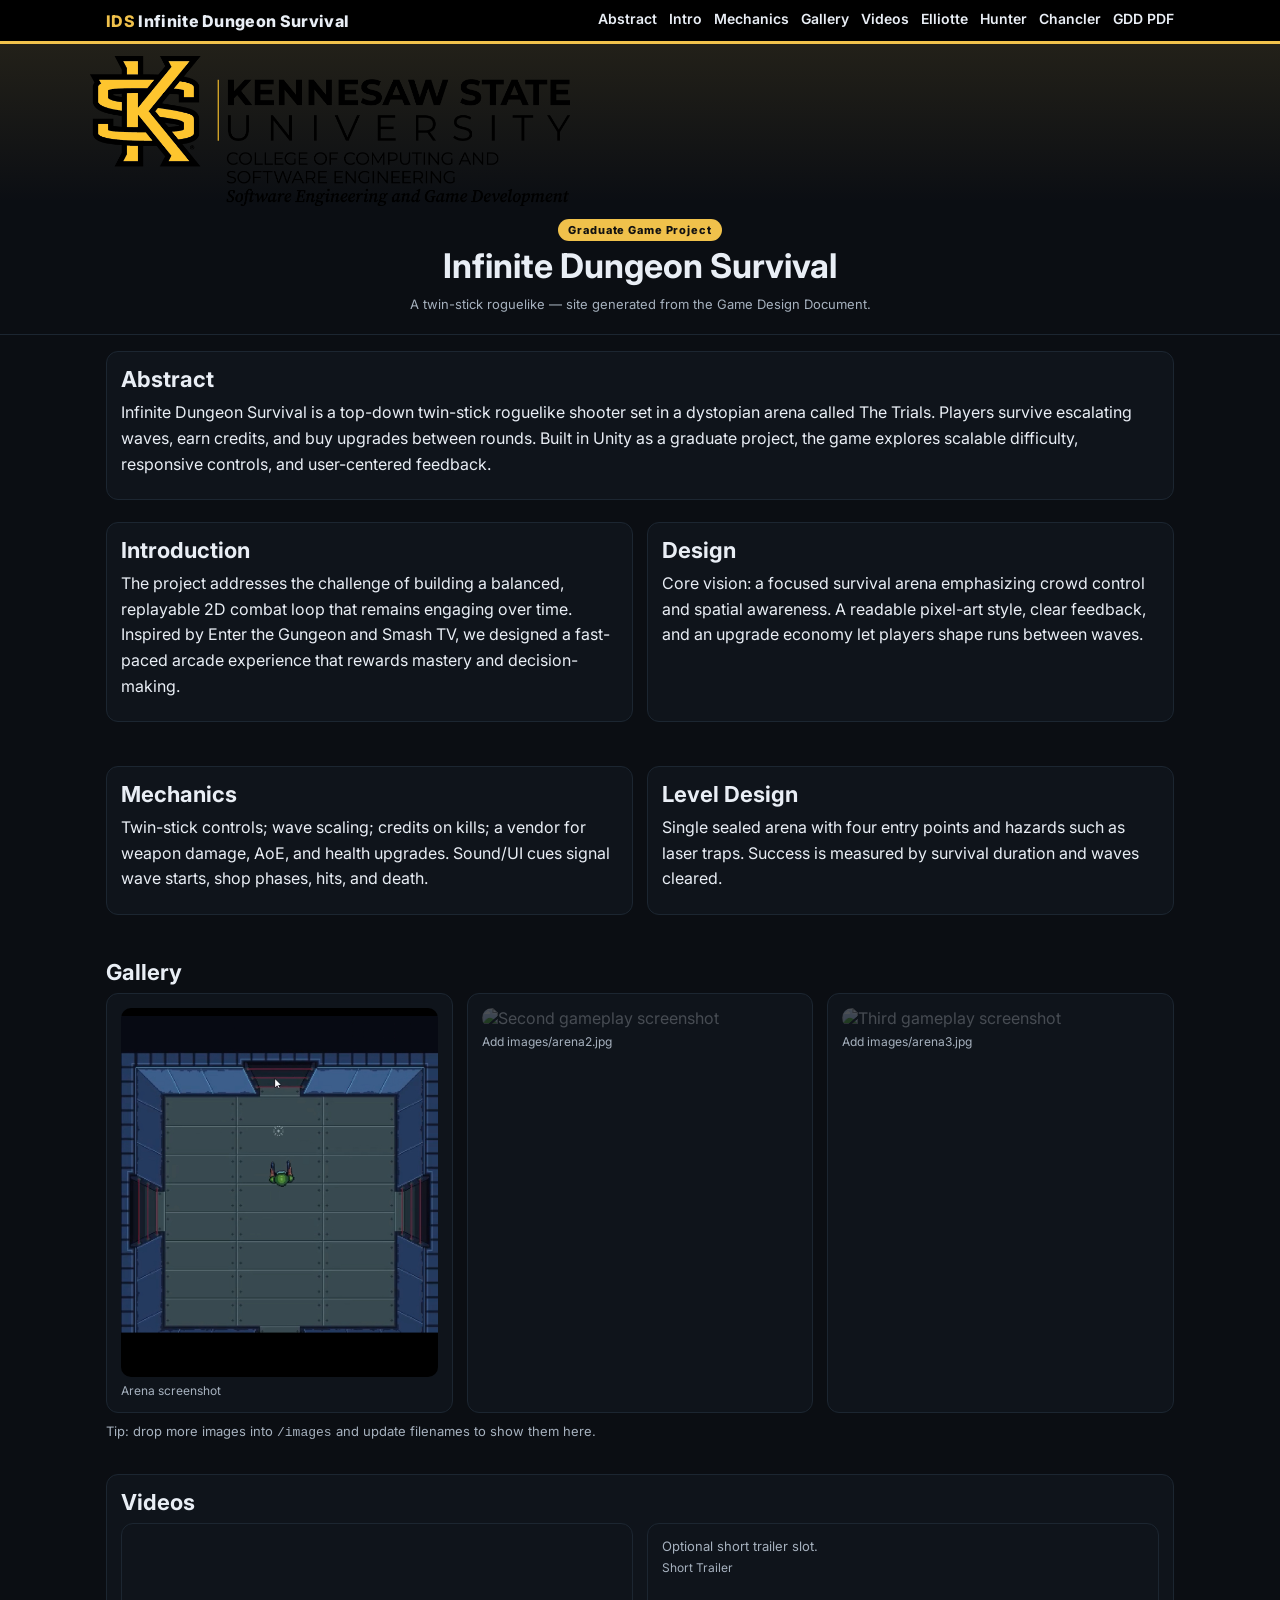
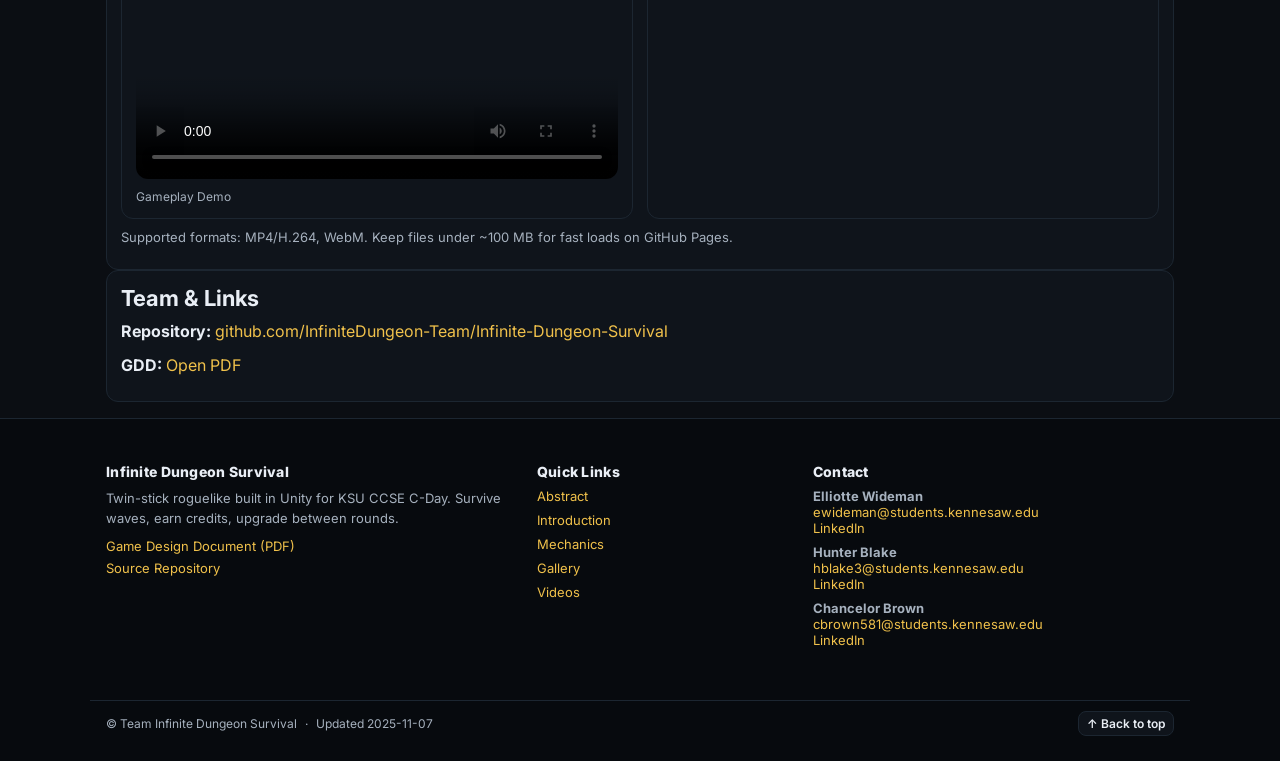
==== commit b360093a: "Add individual team pages (Elliotte, Hunter, Chancler) with roles, media, and project sections" ====
--- a/index.html
+++ b/index.html
@@ -109,7 +109,7 @@
       <h2 id="gallery-title">Gallery</h2>
       <div class="grid3">
         <figure class="card">
-          <img class="thumb" src="images/arena1.jpg" alt="Gameplay arena view, wave in progress"
+          <img class="thumb" src="images/arenaId.jpg" alt="Gameplay arena view, wave in progress"
                onerror="this.style.opacity=.25; this.parentElement.querySelector('figcaption').innerHTML='Missing images/arena1.jpg';">
           <figcaption>Arena screenshot</figcaption>
         </figure>
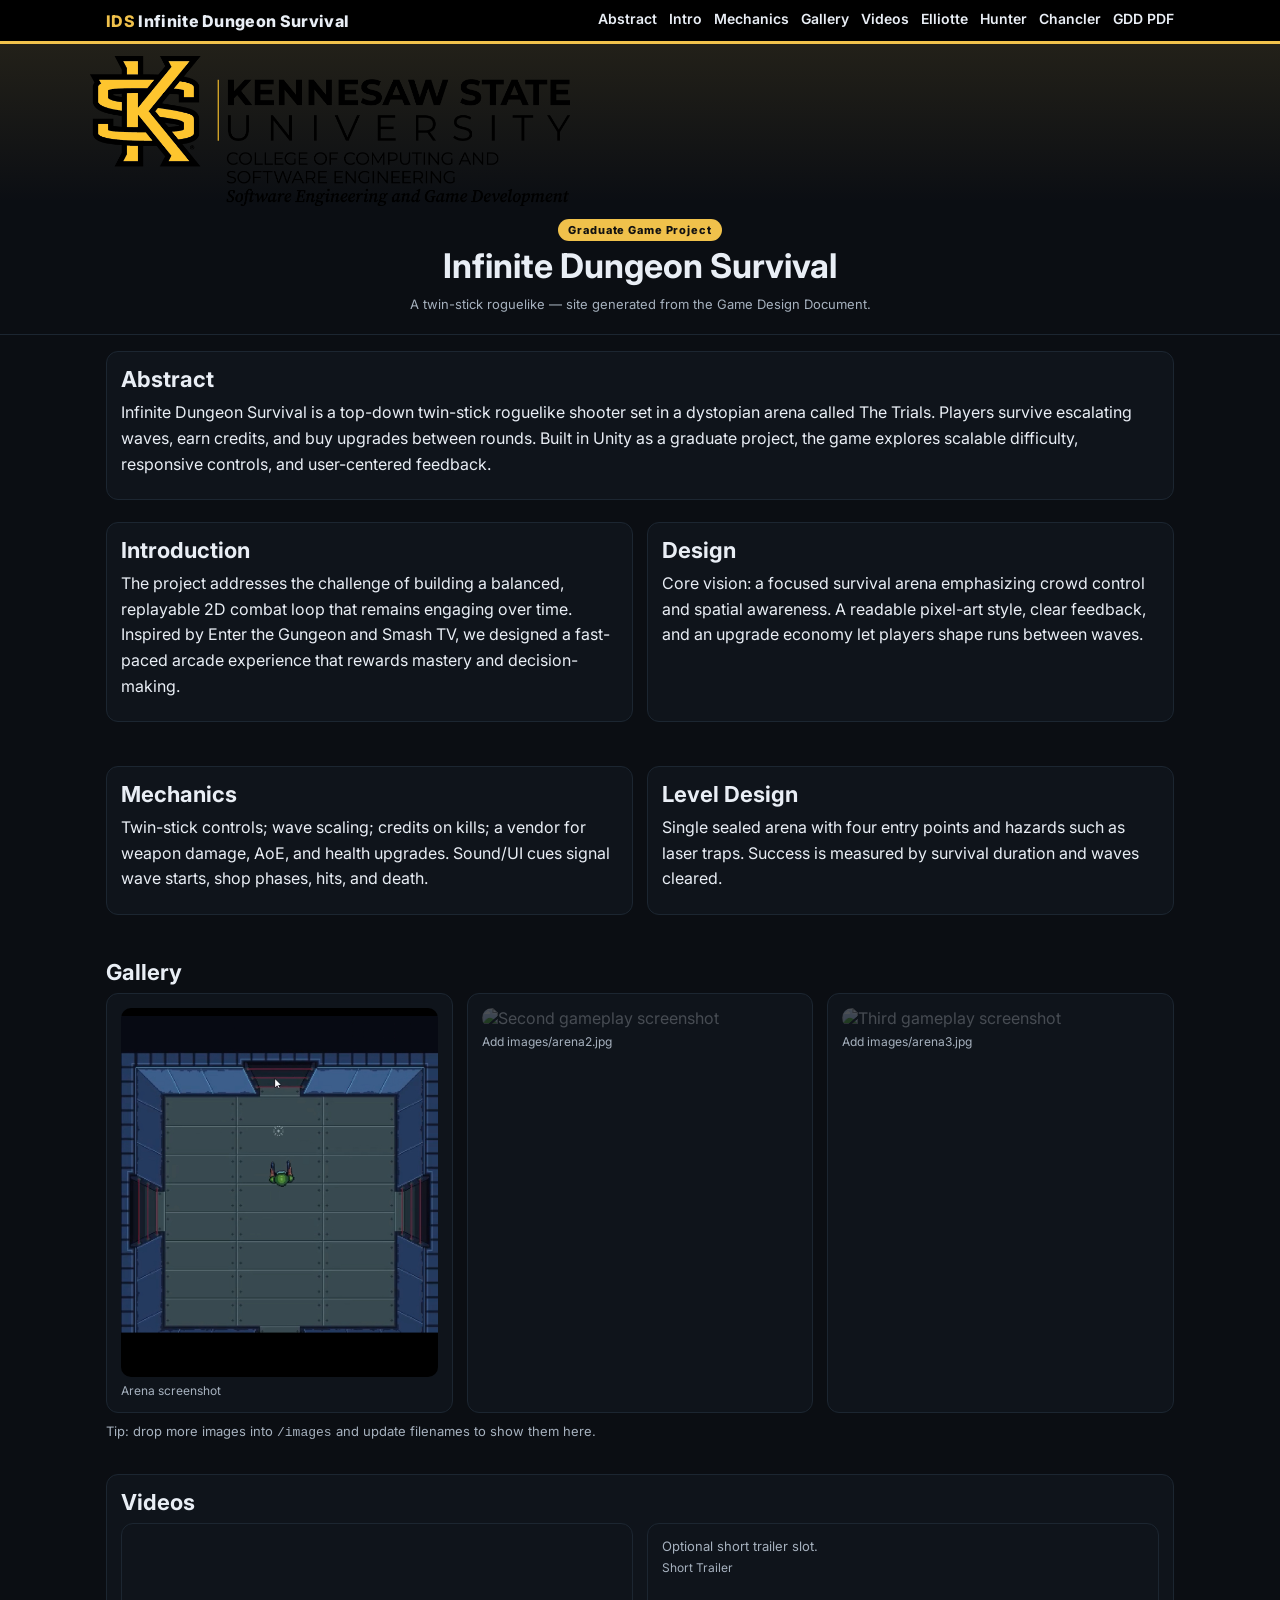
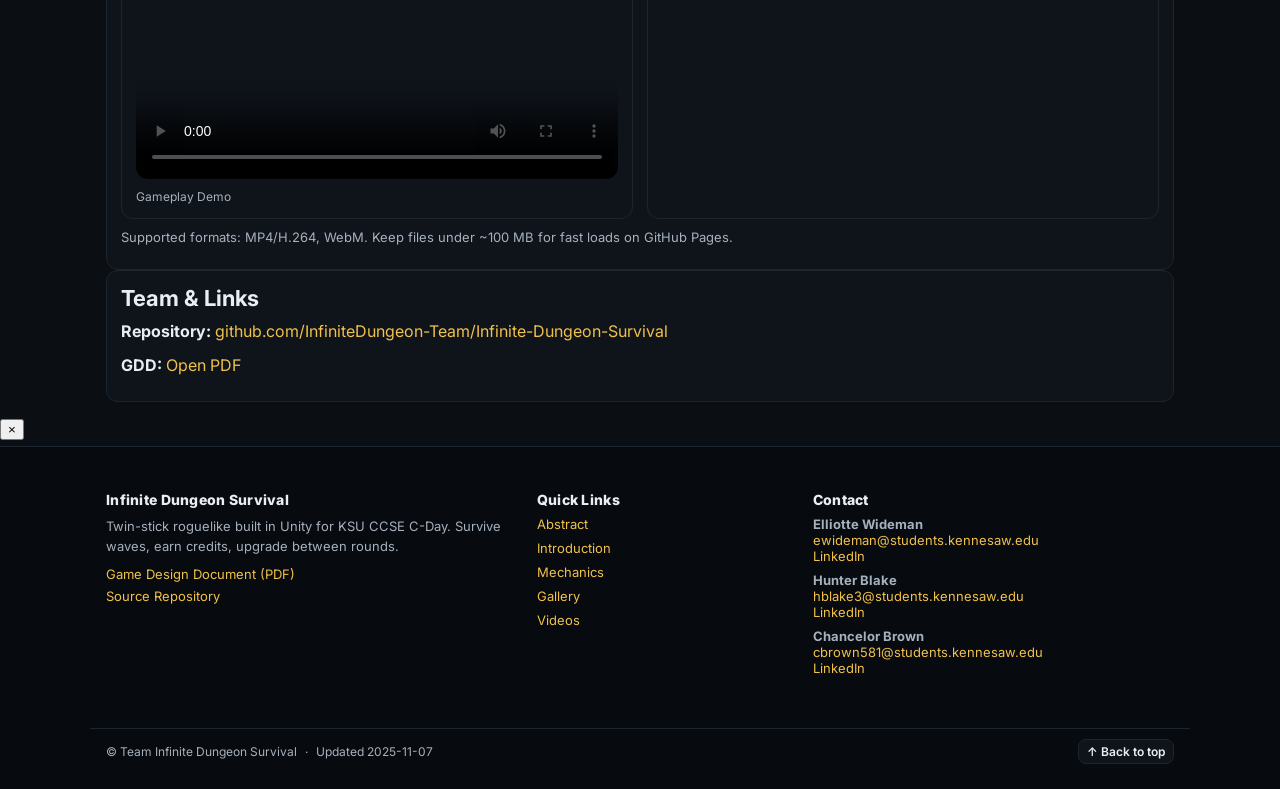
==== commit 5a92d325: "Implement image lightbox in index.html Testing bug fixes for hamburger on mobile for menu dropdown" ====
--- a/index.html
+++ b/index.html
@@ -3,8 +3,7 @@
 <head>
   <meta charset="utf-8">
 
-  <!-- Google Search Console Verification
-       NOTE: content must be the exact token Google gives you, not a filename -->
+  <!-- Google Search Console Verification -->
   <meta name="google-site-verification" content="YOUR_VERIFICATION_TOKEN">
 
   <meta name="viewport" content="width=device-width, initial-scale=1">
@@ -47,7 +46,9 @@
   <div class="topbar" role="navigation" aria-label="Primary">
     <div class="nav">
       <div class="logo"><span>IDS</span> Infinite Dungeon Survival</div>
-      <button class="nav-toggle" aria-controls="primary-menu" aria-expanded="false" aria-label="Toggle menu"><span></span><span></span><span></span></button>
+      <button class="nav-toggle" aria-controls="primary-menu" aria-expanded="false" aria-label="Toggle menu">
+        <span></span><span></span><span></span>
+      </button>
       <nav id="primary-menu" class="menu" aria-label="Section menu">
         <a href="#abstract">Abstract</a>
         <a href="#intro-design">Intro</a>
@@ -150,6 +151,15 @@
       <p><strong>GDD:</strong> <a href="Infinite_Dungeon_Survival.pdf" target="_blank" rel="noopener">Open PDF</a></p>
     </section>
   </main>
+
+  <!-- 🔍 Image Lightbox -->
+  <div id="lightbox" class="lightbox" aria-hidden="true">
+    <figure class="lightbox-inner">
+      <button class="lightbox-close" aria-label="Close image">×</button>
+      <img src="" alt="">
+      <figcaption></figcaption>
+    </figure>
+  </div>
 
   <footer role="contentinfo" class="site-footer">
     <div class="wrap footer-grid">
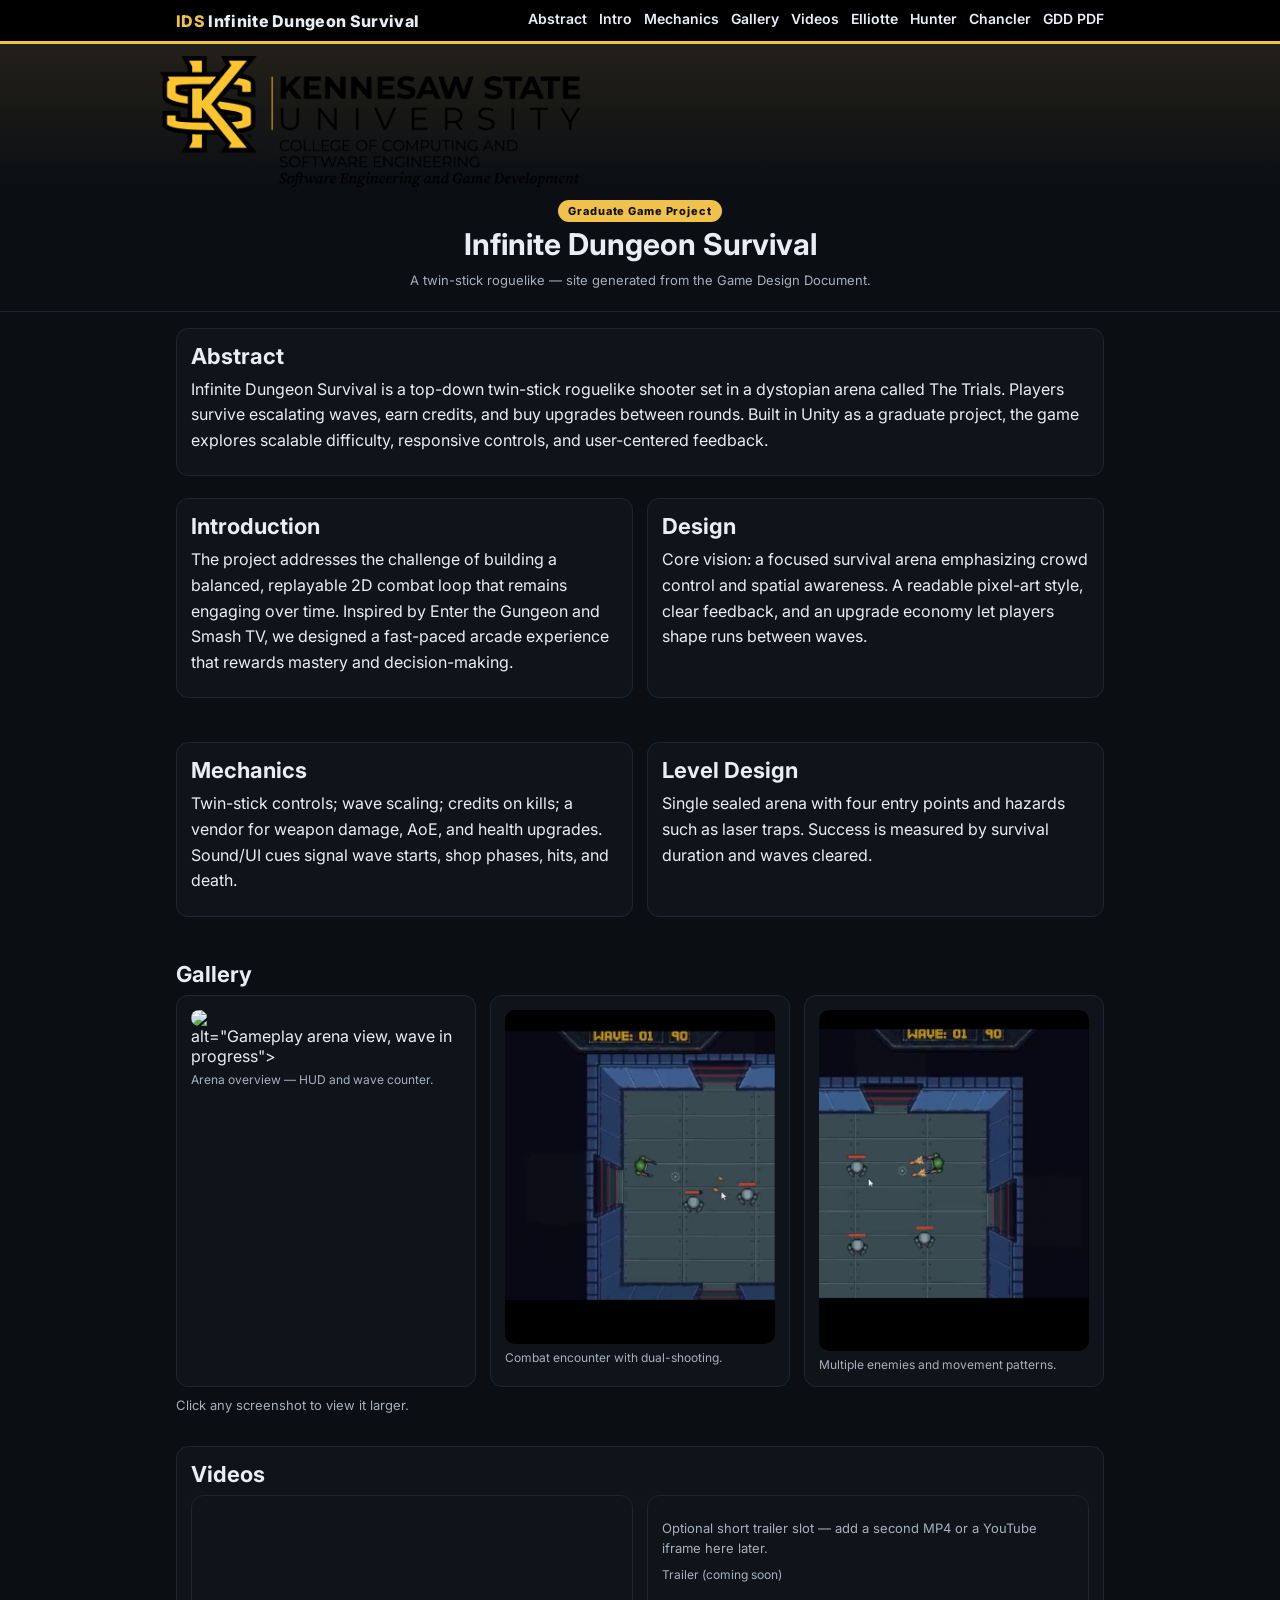
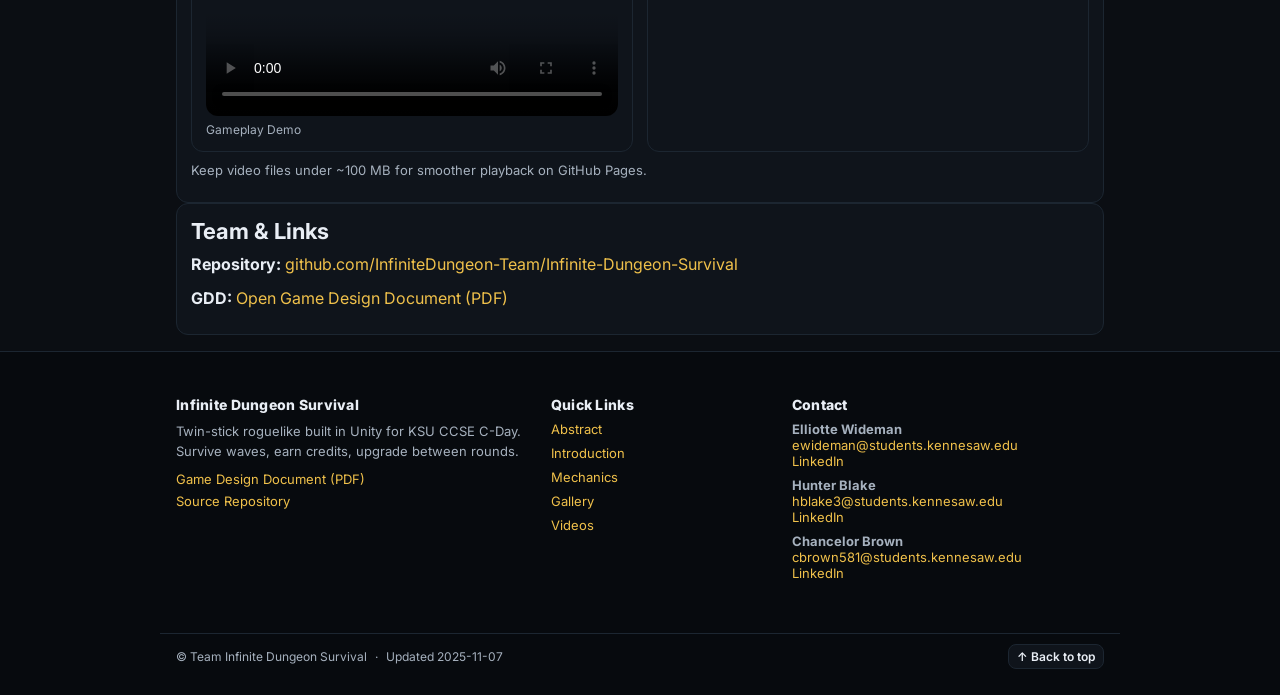
==== commit 86262e50: "Updated team pages, added new images, improved layout, prepared for C-Day." ====
--- a/index.html
+++ b/index.html
@@ -110,45 +110,52 @@
       <h2 id="gallery-title">Gallery</h2>
       <div class="grid3">
         <figure class="card">
-          <img class="thumb" src="images/arenaId.jpg" alt="Gameplay arena view, wave in progress"
-               onerror="this.style.opacity=.25; this.parentElement.querySelector('figcaption').innerHTML='Missing images/arena1.jpg';">
-          <figcaption>Arena screenshot</figcaption>
-        </figure>
-        <figure class="card">
-          <img class="thumb" src="images/arena2.jpg" alt="Second gameplay screenshot"
-               onerror="this.style.opacity=.25; this.parentElement.querySelector('figcaption').innerHTML='Add images/arena2.jpg';">
-          <figcaption>Placeholder</figcaption>
-        </figure>
-        <figure class="card">
-          <img class="thumb" src="images/arena3.jpg" alt="Third gameplay screenshot"
-               onerror="this.style.opacity=.25; this.parentElement.querySelector('figcaption').innerHTML='Add images/arena3.jpg';">
-          <figcaption>Placeholder</figcaption>
-        </figure>
-      </div>
-      <p class="small">Tip: drop more images into <code>/images</code> and update filenames to show them here.</p>
+          <img class="thumb"
+               src="images/arenald.jpg"  <!-- make sure this matches your actual file -->
+               alt="Gameplay arena view, wave in progress">
+          <figcaption>Arena overview — HUD and wave counter.</figcaption>
+        </figure>
+
+        <figure class="card">
+          <img class="thumb"
+               src="images/Hunter2.jpg"
+               alt="Player shooting at two robots in the arena">
+          <figcaption>Combat encounter with dual-shooting.</figcaption>
+        </figure>
+
+        <figure class="card">
+          <img class="thumb"
+               src="images/Hunter3.jpg"
+               alt="Player surrounded by enemies in the arena">
+          <figcaption>Multiple enemies and movement patterns.</figcaption>
+        </figure>
+      </div>
+      <p class="small">Click any screenshot to view it larger.</p>
     </section>
 
     <section id="videos" class="card" aria-labelledby="videos-title">
       <h2 id="videos-title">Videos</h2>
       <div class="grid2">
         <figure class="card">
-          <video controls preload="metadata" poster="images/arena1.jpg">
+          <video controls preload="metadata" poster="images/arenald.jpg">
             <source src="videos/gameplay-demo.mp4" type="video/mp4">
+            Your browser does not support the video tag.
           </video>
           <figcaption>Gameplay Demo</figcaption>
         </figure>
-        <figure class="card">
-          <div class="small">Optional short trailer slot.</div>
-          <figcaption>Short Trailer</figcaption>
-        </figure>
-      </div>
-      <p class="small">Supported formats: MP4/H.264, WebM. Keep files under ~100 MB for fast loads on GitHub Pages.</p>
+
+        <figure class="card">
+          <p class="small">Optional short trailer slot — add a second MP4 or a YouTube iframe here later.</p>
+          <figcaption>Trailer (coming soon)</figcaption>
+        </figure>
+      </div>
+      <p class="small">Keep video files under ~100 MB for smoother playback on GitHub Pages.</p>
     </section>
 
     <section id="links" class="card" aria-labelledby="team-links">
       <h2 id="team-links">Team & Links</h2>
       <p><strong>Repository:</strong> <a href="https://github.com/InfiniteDungeon-Team/Infinite-Dungeon-Survival" target="_blank" rel="noopener">github.com/InfiniteDungeon-Team/Infinite-Dungeon-Survival</a></p>
-      <p><strong>GDD:</strong> <a href="Infinite_Dungeon_Survival.pdf" target="_blank" rel="noopener">Open PDF</a></p>
+      <p><strong>GDD:</strong> <a href="Infinite_Dungeon_Survival.pdf" target="_blank" rel="noopener">Open Game Design Document (PDF)</a></p>
     </section>
   </main>
 
--- a/assets/css/styles.css
+++ b/assets/css/styles.css
@@ -7,14 +7,17 @@
   --line: #1c2631;
   --link: #f0c14b;
 }
+
 * {
   box-sizing: border-box;
 }
+
 html,
 body {
   margin: 0;
   padding: 0;
 }
+
 body {
   font-family: Inter, system-ui, -apple-system, Segoe UI, Roboto, Helvetica,
     Arial, sans-serif;
@@ -22,10 +25,12 @@
   color: var(--ink);
   font-size: 16px;
 }
+
 a {
   color: var(--link);
   text-decoration: none;
 }
+
 a:focus-visible,
 .menu a:focus-visible {
   outline: 2px dashed var(--gold);
@@ -40,8 +45,9 @@
   background: #000;
   border-bottom: 3px solid var(--gold);
 }
+
 .nav {
-  max-width: 1100px;
+  max-width: 960px;              /* narrower, more readable */
   margin: 0 auto;
   display: flex;
   align-items: center;
@@ -49,19 +55,23 @@
   padding: 10px 16px;
   position: relative;
 }
+
 .logo {
   font-weight: 800;
   letter-spacing: 0.02em;
   font-size: 16px;
 }
+
 .logo span {
   color: var(--gold);
 }
+
 .menu {
   display: flex;
   align-items: center;
   gap: 12px;
 }
+
 .menu a {
   font-weight: 600;
   font-size: 14px;
@@ -70,10 +80,12 @@
   border-bottom: 2px solid transparent;
   transition: color 0.25s, border-bottom-color 0.25s;
 }
+
 .menu a:hover {
   color: var(--gold);
   border-bottom-color: var(--gold);
 }
+
 .nav-toggle {
   display: none;
   align-items: center;
@@ -85,6 +97,7 @@
   background: var(--panel);
   cursor: pointer;
 }
+
 .nav-toggle span {
   display: block;
   width: 20px;
@@ -98,11 +111,15 @@
   border-bottom: 1px solid var(--line);
   background: linear-gradient(180deg, rgba(240, 193, 75, 0.1), transparent 55%);
 }
-.wrap {
-  max-width: 1100px;
+
+/* Shared width wrapper (main + footer + hero) */
+.wrap,
+main {
+  max-width: 960px;
   margin: 0 auto;
   padding: 16px;
 }
+
 .hero {
   display: grid;
   grid-template-columns: 1fr;
@@ -111,14 +128,17 @@
   padding: 12px 0;
   text-align: center;
 }
+
 .hero img {
-  max-width: 480px;
+  max-width: 420px;
   width: 100%;
 }
+
 h1 {
-  font-size: 34px;
+  font-size: 30px;               /* was 34 */
   margin: 4px 0 0;
 }
+
 .tag {
   display: inline-block;
   background: var(--gold);
@@ -130,54 +150,75 @@
   letter-spacing: 0.08em;
 }
 
+/* Generic sections */
 section {
   padding: 22px 0;
 }
+
 h2 {
   font-size: 22px;
   margin: 0 0 8px;
 }
+
+/* Flexible grids */
 .grid2 {
   display: grid;
-  grid-template-columns: 1fr 1fr;
+  grid-template-columns: repeat(auto-fit, minmax(260px, 1fr));
   gap: 14px;
 }
+
 .grid3 {
   display: grid;
-  grid-template-columns: repeat(3, 1fr);
+  grid-template-columns: repeat(auto-fit, minmax(220px, 1fr));
   gap: 14px;
 }
+
 .card {
   background: var(--panel);
   border: 1px solid var(--line);
   border-radius: 12px;
   padding: 14px;
 }
+
 p {
   line-height: 1.6;
   margin: 8px 0;
 }
+
 .small {
   color: var(--muted);
   font-size: 13px;
 }
+
 figure {
   margin: 0;
 }
+
 figcaption {
   color: var(--muted);
   font-size: 12px;
   margin-top: 6px;
 }
+
+/* Thumbnails / screenshots */
 img.thumb {
   width: 100%;
+  max-width: 480px;              /* keeps them from being massive */
   border-radius: 10px;
   display: block;
-}
-video {
+  cursor: zoom-in;
+  margin: 0 auto;
+}
+
+/* Video + iframe (YouTube) */
+video,
+iframe {
   width: 100%;
+  max-width: 520px;              /* smaller boxes */
   border-radius: 12px;
   outline: none;
+  display: block;
+  margin: 0 auto;
 }
 
 /* Footer */
@@ -185,12 +226,14 @@
   border-top: 1px solid var(--line);
   background: #070a0e;
 }
+
 .footer-grid {
   display: grid;
   grid-template-columns: 1.6fr 1fr 1.4fr;
   gap: 18px;
   padding: 22px 16px;
 }
+
 .footer-title {
   color: var(--ink);
   font-weight: 800;
@@ -198,31 +241,38 @@
   margin: 0 0 8px;
   letter-spacing: 0.02em;
 }
+
 .footer-text {
   color: var(--muted);
   font-size: 13px;
   line-height: 1.55;
   margin: 0 0 10px;
 }
+
 .footer-list {
   list-style: none;
   padding: 0;
   margin: 0;
 }
+
 .footer-list li {
   margin: 8px 0;
   font-size: 13px;
   color: var(--muted);
 }
+
 .footer-list.tight li {
   margin: 6px 0;
 }
+
 .footer-list a {
   color: var(--link);
 }
+
 .footer-list a:hover {
   text-decoration: underline;
 }
+
 .footer-meta {
   display: flex;
   align-items: center;
@@ -232,9 +282,11 @@
   padding: 10px 16px 26px;
   border-top: 1px solid var(--line);
 }
+
 .footer-meta .spacer {
   flex: 1;
 }
+
 .back-to-top {
   color: var(--ink);
   font-weight: 600;
@@ -244,7 +296,76 @@
   border: 1px solid var(--line);
   background: var(--panel);
 }
+
 .back-to-top:hover {
+  border-color: var(--gold);
+  color: var(--gold);
+}
+
+/* 🔍 Image lightbox */
+.lightbox {
+  position: fixed;
+  inset: 0;
+  background: rgba(0, 0, 0, 0.88);
+  display: none;
+  align-items: center;
+  justify-content: center;
+  z-index: 999;
+  padding: 16px;
+}
+
+.lightbox.open {
+  display: flex;
+}
+
+.lightbox-inner {
+  position: relative;
+  max-width: 960px;
+  width: 100%;
+  max-height: 90vh;
+  margin: 0;
+  background: var(--panel);
+  border-radius: 14px;
+  border: 1px solid var(--line);
+  padding: 10px;
+  box-shadow: 0 18px 50px rgba(0, 0, 0, 0.75);
+  display: flex;
+  flex-direction: column;
+}
+
+.lightbox img {
+  width: 100%;
+  height: auto;
+  max-height: 80vh;
+  object-fit: contain;
+  border-radius: 10px;
+}
+
+.lightbox figcaption {
+  margin-top: 6px;
+  font-size: 13px;
+  color: var(--muted);
+}
+
+.lightbox-close {
+  position: absolute;
+  top: 8px;
+  right: 8px;
+  width: 32px;
+  height: 32px;
+  border-radius: 999px;
+  border: 1px solid var(--line);
+  background: rgba(0, 0, 0, 0.75);
+  color: var(--ink);
+  font-size: 18px;
+  font-weight: 700;
+  cursor: pointer;
+  display: flex;
+  align-items: center;
+  justify-content: center;
+}
+
+.lightbox-close:hover {
   border-color: var(--gold);
   color: var(--gold);
 }
@@ -254,19 +375,24 @@
   .grid2 {
     grid-template-columns: 1fr;
   }
+
   .grid3 {
     grid-template-columns: 1fr 1fr;
   }
+
   .footer-grid {
     grid-template-columns: 1fr;
     gap: 12px;
   }
+
   .footer-list li {
     margin: 6px 0;
   }
+
   .nav-toggle {
     display: flex;
   }
+
   .menu {
     position: absolute;
     right: 16px;
@@ -278,6 +404,7 @@
     display: none;
     flex-direction: column;
   }
+
   .topbar.open .menu {
     display: flex;
   }
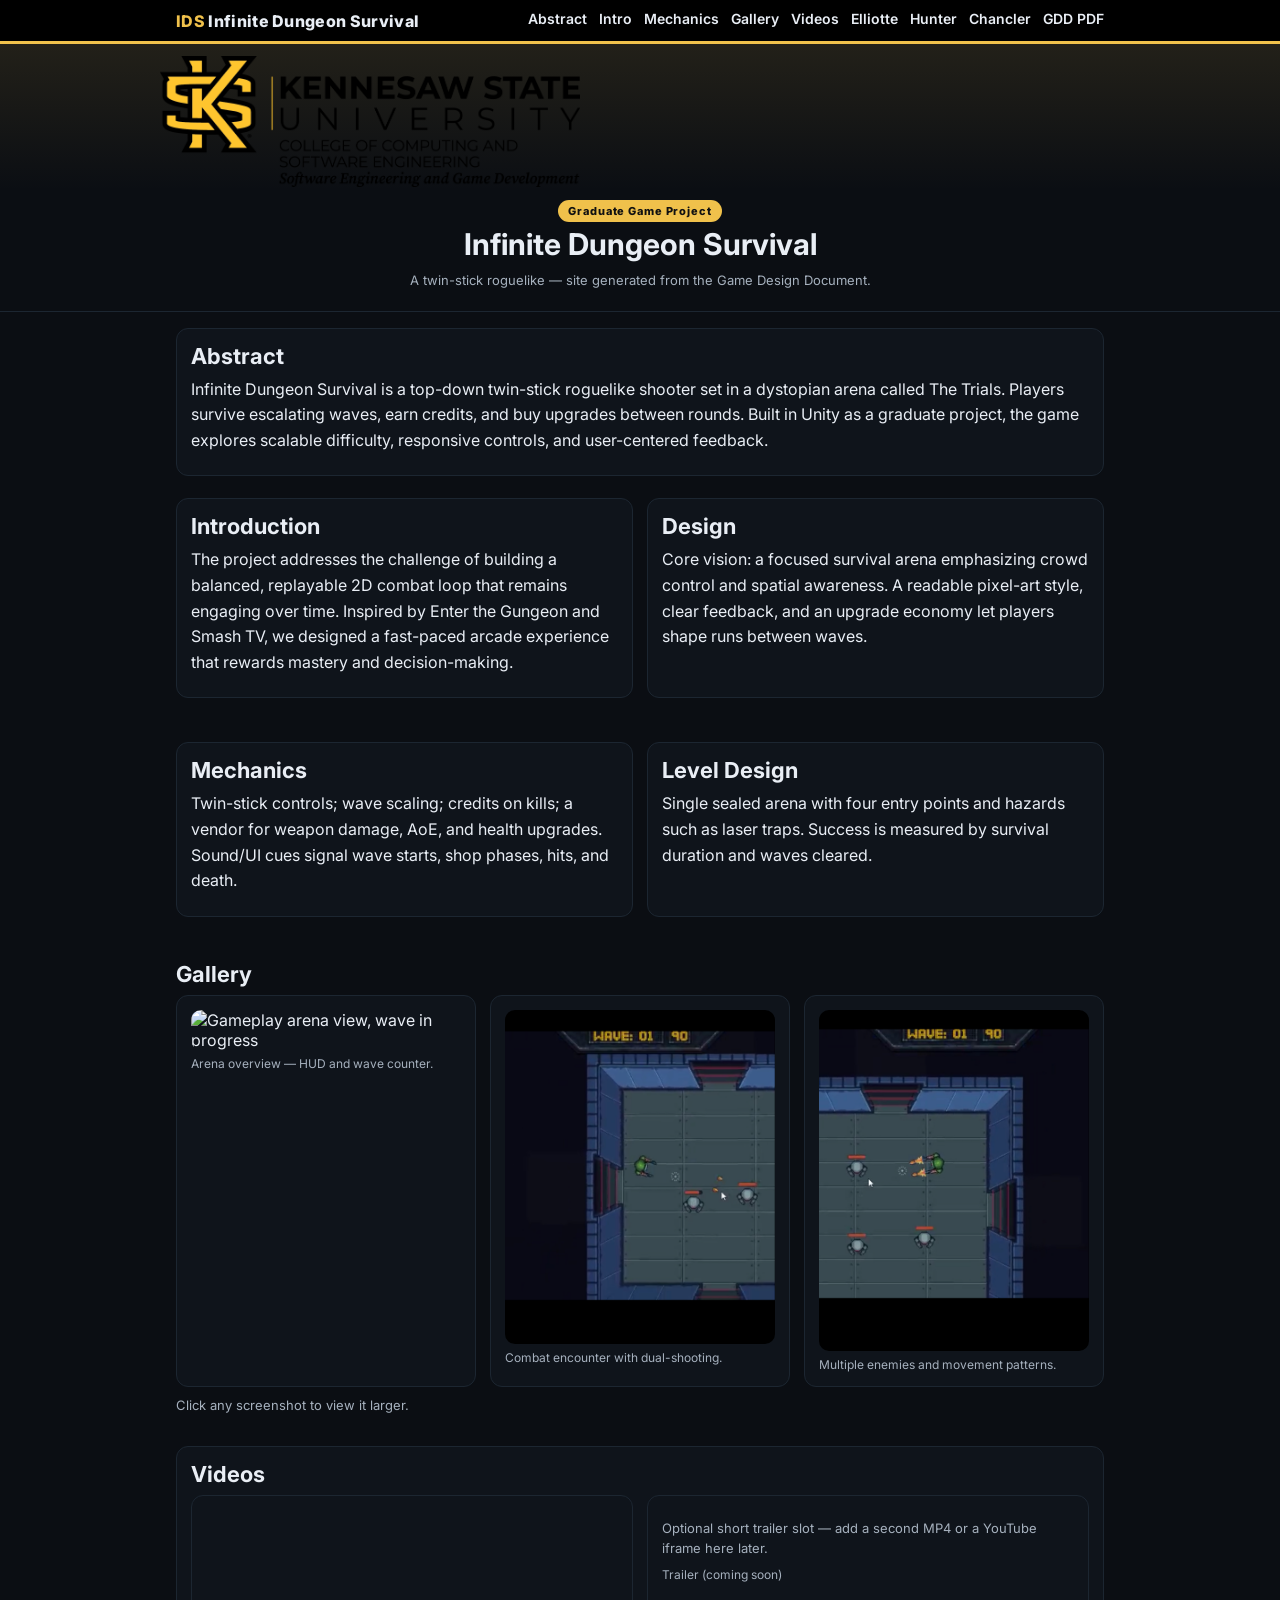
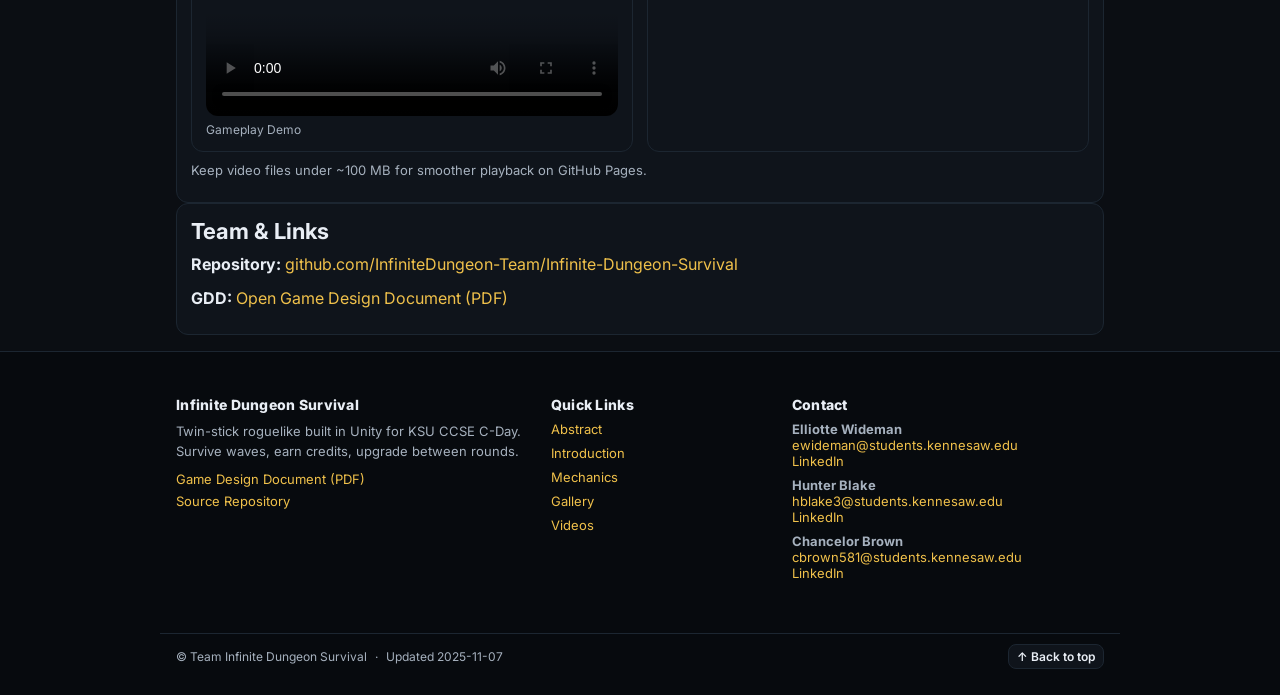
==== commit 462ccc53: "Fix HTML comment formatting in index.html" ====
--- a/index.html
+++ b/index.html
@@ -111,8 +111,9 @@
       <div class="grid3">
         <figure class="card">
           <img class="thumb"
-               src="images/arenald.jpg"  <!-- make sure this matches your actual file -->
+               src="images/arenald.jpg"
                alt="Gameplay arena view, wave in progress">
+          <!-- make sure this matches your actual file -->
           <figcaption>Arena overview — HUD and wave counter.</figcaption>
         </figure>
 
